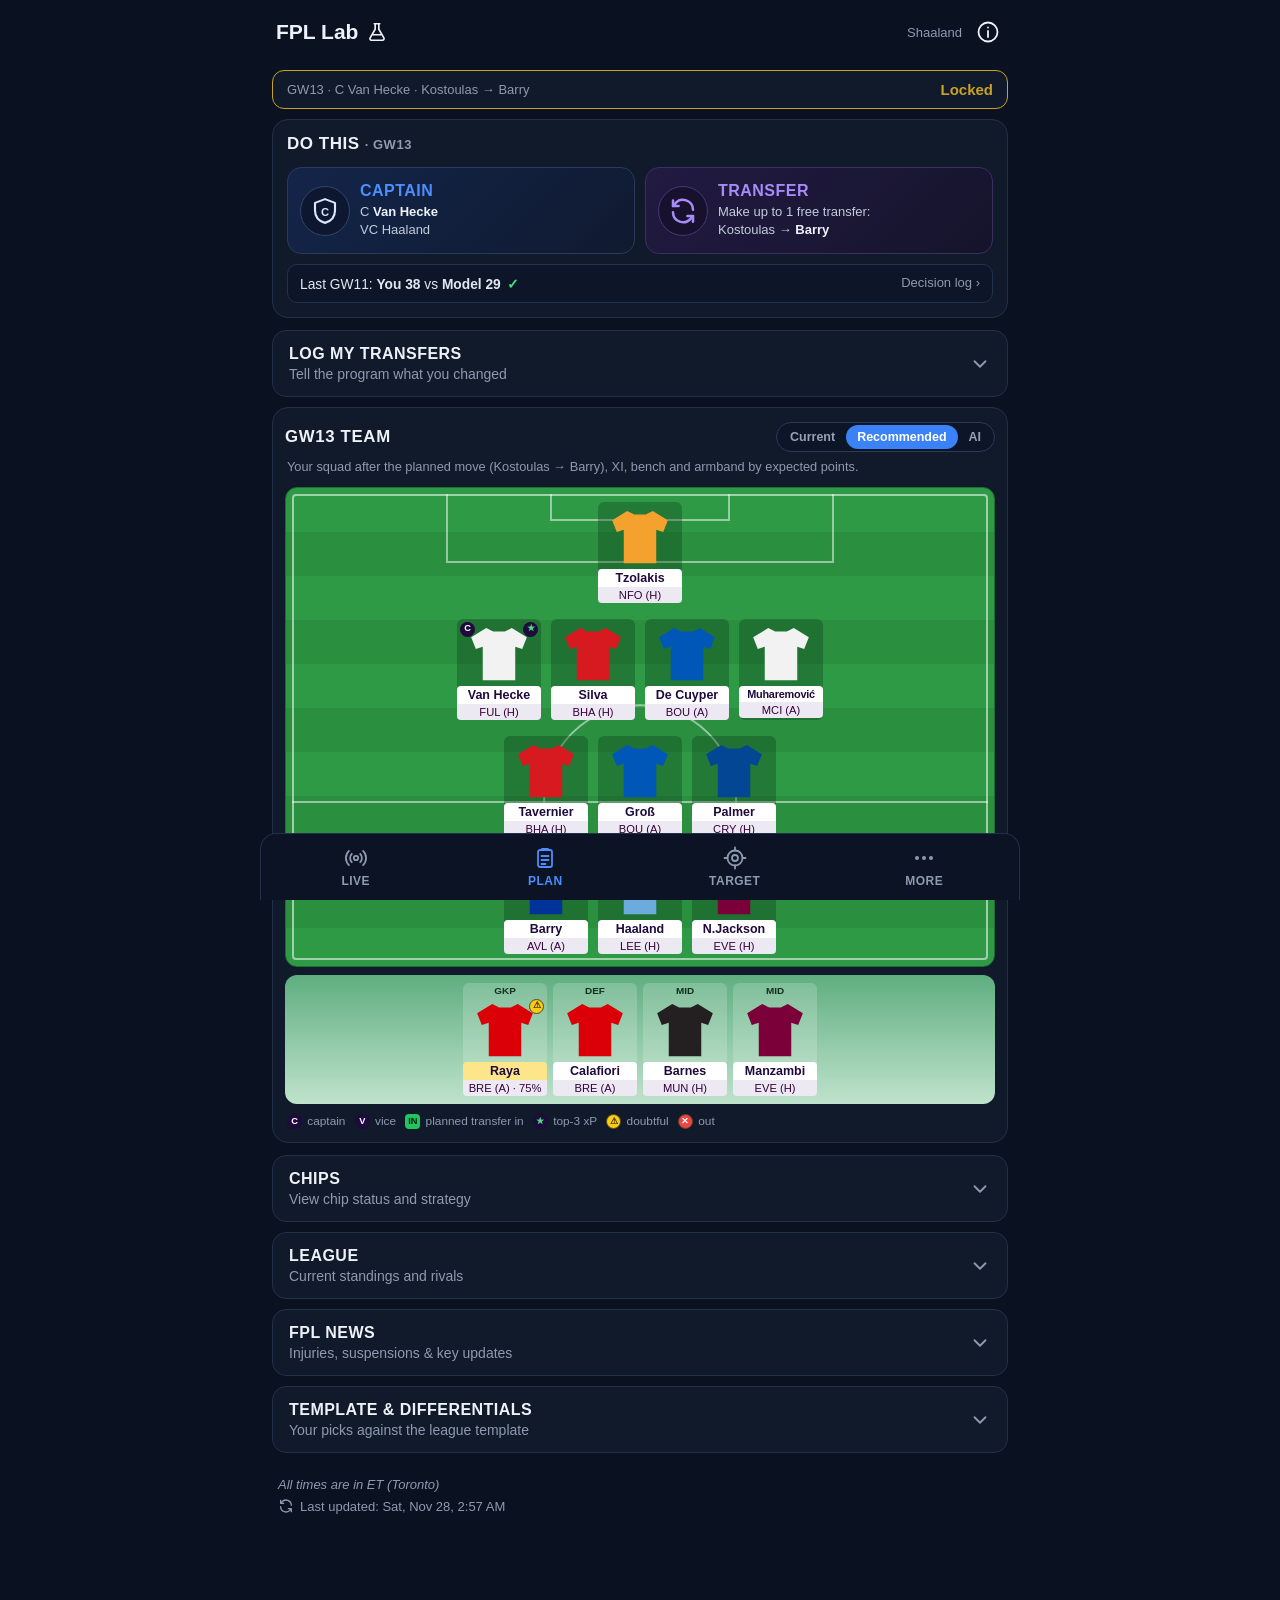
==== index.html @ bb695402 "Refresh FPL data 2026-11-28T07:57Z" ====
<!DOCTYPE html>
<html lang="en"><head><meta charset="utf-8"/><meta name="viewport" content="width=device-width,initial-scale=1"/>
<title>Shaaland · FPL Lab</title>
<link rel="stylesheet" href="dashboard.css?v=b245bc27">
<style>footer a{color:var(--gold)}</style></head><body>
<header><div class="eyebrow">FPL Performance Lab</div><h1 id="teamName">Shaaland</h1><div class="sub" id="meta"></div></header>
<div class="kpis" id="kpis"></div>
<div class="deadline-bar" id="deadlineBanner"></div><div id="chipAlert"></div><div id="liveBar"></div>
<nav class="tabs" id="tabs"></nav>
<section id="season" class="on"></section><section id="bench"></section><section id="captain"></section><section id="aiPlan"></section><section id="aiResults"></section><section id="aiDecision"></section><section id="transfers"></section>
<section id="plan"></section><section id="wildcard"></section><section id="strategy"></section><section id="stratFixtures"></section><section id="stratPlayers"></section><section id="stratRegress"></section><section id="revRegress"></section><section id="stratDefcon"></section><section id="stratRotation"></section><section id="stratFormFdr"></section><section id="stratValue"></section><section id="stratPrice"></section><section id="stratInjury"></section><section id="target1"></section><section id="target3"></section><section id="target6"></section><section id="leagues"></section><section id="news"></section><section id="setPieces"></section><section id="fh"></section><section id="chips"></section>
<footer id="foot"></footer>
<script src="dashboard-common.js?v=98f9e011"></script>
<script src="swing.js?v=a8206ab1"></script>
<script src="data.js?v=4958ddd4"></script>
<script src="news.js?v=6382385e"></script>
<script src="exa-news.js?v=5fb4ed66"></script>
<script src="fh.js?v=138865b2"></script>
<script src="plan-intel.js?v=f3d93a63"></script>
<script src="shaaland-wildcard.js?v=61f4eeb5"></script>
<script>
const W={"You":"You","you":"you","Your":"Your","own":"you don't own"}; // wording for the shared renderers in dashboard-common.js

const D=window.FPL_DATA;
document.getElementById("teamName").textContent=D.team.name;
document.getElementById("meta").textContent=D.team.manager+" · ID "+D.team.id+" · updated "+(D.generated_at_et||toToronto(D.generated_at));
document.getElementById("kpis").innerHTML=[["Season points",D.team.overall_points],["Overall rank",fmt(D.team.overall_rank)],[(D.team.live_value!=null?"Sell value":"Squad value"),"£"+Number(D.team.live_value??D.team.value).toFixed(1)+"m"],["Bank","£"+Number(D.team.bank).toFixed(1)+"m"]].map(([k,v])=>`<div class="kpi"><span>${k}</span><b>${v}</b></div>`).join("");
startDeadlineBanner(D,"deadlineBanner");
document.getElementById("chipAlert").innerHTML=chipAlertBanner(D);
loadLive("Shaaland");
const TAB_GROUPS=[
  {id:"review",label:"Review",tabs:[["season","Season"],["bench","Bench"],["captain","Captain"],["transfers","Transfers"],["chips","Chips"],["revRegress","Regression"]]},
  {id:"ai",label:"AI team",tabs:[["aiPlan","Plan"],["aiResults","Results"],["aiDecision","Decision"]]},
  {id:"plan",label:"Plan",tabs:[["plan","Next 2 GWs"],["fh","Free Hit"],["wildcard","Wildcard"]]},
  {id:"strategy",label:"Strategy",tabs:[["strategy","Chips & Hits"],["stratFixtures","Fixtures"],["stratPlayers","XGA"],["stratRegress","Regression"],["stratDefcon","DEFCON"],["stratFormFdr","Form/FDR"],["stratValue","Value"]]},
  {id:"target",label:"Target",tabs:[["target1","1 GW"],["target3","3 GW"],["target6","6 GW"]]},
  {id:"intel",label:"Intel",tabs:[["news","News"],["stratInjury","Injury"],["stratRotation","Rotation"],["stratPrice","Price radar"],["setPieces","Set pieces"]]},
  {id:"league",label:"Leagues",tabs:[["leagues","Leagues"]]}
];
let activeGroup="review", activeTab="season";
// Phone: Plan / Target / More. More reveals the other groups.
if(matchMedia("(max-width:720px)").matches){
  const bar=document.getElementById("tabs");
  const simple=document.createElement("div");
  simple.className="phone-nav";
  simple.innerHTML=`<button data-go="plan">Plan</button><button data-go="target">Target</button><button data-go="more">More</button>`;
  bar.parentNode.insertBefore(simple, bar);
  simple.addEventListener("click",e=>{
    const b=e.target.closest("button"); if(!b) return;
    const go=b.dataset.go;
    simple.querySelectorAll("button").forEach(x=>x.classList.toggle("on",x===b));
    if(go==="more"){ bar.classList.toggle("phone-open"); return; }
    bar.classList.remove("phone-open");
    const g=TAB_GROUPS.find(x=>x.id===go);
    if(g){ activeGroup=g.id; activeTab=g.tabs[0][0]; if(typeof paintTabs==="function") paintTabs(); }
  });
}
const TAB_KEY="fpl-lab:tab:shaaland";
{const r=restoreTab(TAB_GROUPS,TAB_KEY,activeGroup,activeTab); activeGroup=r.group; activeTab=r.tab;}
document.getElementById("tabs").onclick=e=>{const b=e.target.closest("button"); if(!b) return;
  if(b.dataset.group){activeGroup=b.dataset.group; const first=(TAB_GROUPS.find(x=>x.id===activeGroup)||{}).tabs||[]; if(!first.some(t=>t[0]===activeTab)) activeTab=first[0][0];}
  else if(b.dataset.id){activeTab=b.dataset.id; const owner=TAB_GROUPS.find(x=>x.tabs.some(t=>t[0]===activeTab)); if(owner) activeGroup=owner.id;}
  paintTabs();};
window.addEventListener("hashchange",()=>{const r=restoreTab(TAB_GROUPS,TAB_KEY,activeGroup,activeTab); if(r.tab!==activeTab){activeGroup=r.group; activeTab=r.tab; paintTabs();}});
paintTabs();
document.getElementById("season").innerHTML=dailyCheckCard(D)+gwTable();
const benchKeys=Object.keys(D.bench_audit||{}).sort((a,b)=>Number(String(b).replace(/\D/g,""))-Number(String(a).replace(/\D/g,"")));  // newest GW first
document.getElementById("bench").innerHTML=(benchKeys.length?benchKeys.map((k,i)=>benchBlock(k,k.toUpperCase(),i===0)).join(""):`<div class="card"><h2>Bench audit</h2><p class="note">No finished GW bench audit yet.</p></div>`)+`<ul class="note-list"><li>Green You = matched or beat the process benchmark; red You = fell short of it</li><li>Process/Hindsight are reference lines, not verdicts</li><li>Chips: green = correct sit, red = process miss, yellow = variance</li></ul>`;
renderCaptain(D);
renderRegression(D);
renderAiTeam(D,"you");
function renderTransfers(){
  const rows=D.transfers||[];
  const total=rows.reduce((s,t)=>s+trNet(t),0);
  const by={}; for(const t of rows){const g=t.gw??"?"; by[g]=(by[g]||0)+trNet(t);}
  const gwLines=Object.keys(by).sort((a,b)=>Number(a)-Number(b)).map(g=>`<div class="chip">GW${g} · <b class="${cls(by[g])}">${sign(by[g])}</b></div>`).join("");
  const priceCell=t=>t.inn==="ROLL"?"–":`£${(t.out_price??0).toFixed(1)} → £${(t.in_price??0).toFixed(1)}`;
  const body=rows.map(t=>`<tr><td>GW${t.gw??"-"}</td><td>${esc(t.out)} → ${esc(t.inn)}</td><td>${t.chip?"–":priceCell(t)}</td><td class="${cls(trNet(t))}">${t.chip?"–":esc(t.net)}</td><td>${esc(t.verdict)}</td></tr>`).join("");
  const FL=D.ft_ledger||{};
  const ftRows=(FL.rows||[]).map(r=>`<tr><td>GW${r.gw}${r.chip?` <span class="pill used">${r.chip==="freehit"?"FH":"WC"}</span>`:""}</td><td>${r.had==null?"–":r.had}</td><td>${r.made}${r.chip?" (free)":""}</td><td class="${r.hit?"neg":""}">${r.hit?"−"+r.hit*4:"–"}</td><td><b>${r.left}</b></td></tr>`).join("");
  const ftCard=ftRows?`<div class="card"><h2>Free transfers · ${FL.next??"?"} for GW${FL.next_gw??"?"}</h2><ul class="note-list"><li>+1 free transfer each GW, banked up to 5; each transfer uses one, extras cost −4</li><li>Free Hit / Wildcard weeks: moves are free and the bank is carried through unchanged (nothing used, nothing added)</li><li>GW1 is the initial squad, so it banks nothing</li></ul><table class="table-compact"><thead><tr><th style="width:26%">GW</th><th style="width:18%">Had</th><th style="width:24%">Made</th><th style="width:16%">Hit</th><th style="width:16%">Left</th></tr></thead><tbody>${ftRows}</tbody></table></div>`:"";
  document.getElementById("transfers").innerHTML=ftCard+`<div class="card"><h2>Transfer points</h2><p class="note">Season net <b class="${cls(total)}">${sign(total)}</b></p><div class="xi">${gwLines}</div></div><div class="card"><h2>Transfers</h2><ul class="note-list"><li>Price = what you sold the outgoing player for → what you paid for the incoming player, per FPL's own transfer record</li></ul><table><thead><tr><th>GW</th><th>Move</th><th>Price</th><th>Net</th><th>Verdict</th></tr></thead><tbody>${body}</tbody></table></div>`;
}
renderTransfers();
function renderPlan(){
  const P=D.plan||{},up=P.upcoming||[];
  if(!up.length){document.getElementById("plan").innerHTML=`<div class="warn">Waiting for refresh.</div>`;return;}
  const heads=up.map(u=>`<th>GW${u.gw}</th>`).join("");
  const avail=P.availability||{};
  const rows=(P.rows||[]).map(r=>{
    const a=avail[r[1]]||null;
    const badge=a&&a.label?` <span class="pill used">${esc(a.label)}</span>`:"";
    let c=`<td>${esc(r[1])}${badge}</td><td>${esc(r[0])}</td>`;
    for(let i=0;i<up.length;i++){
      const xi=((P.xis||{})["gw"+up[i].gw]||{}).xi||[];
      const started=new Set(xi.map(n=>String(n).split(" (")[0]));
      let call=String(r[3+i*3])==="Blank"?"BLANK":(started.has(r[1])?"START":"SIT");
      c+=`<td>${esc(r[3+i*3])} <b class="${call==="START"?"pos":"neg"}">${call}</b></td>`;
    }
    return `<tr>${c}</tr>`;
  }).join("");
  const T=P.transfer||{}; const move=T.move;
  const actionLine=T.action==="TRANSFER"&&move?`${esc(move.out)} → ${esc(move.inn)}`:"Roll the free transfer";
  const squad=(P.rows||[]).map(r=>r[1]); const clubs={}; (P.rows||[]).forEach(r=>clubs[r[1]]=r[2]);
  const gw0=up[0]&&up[0].gw; const started=((((P.xis||{})["gw"+gw0]||{}).xi)||[]).map(n=>String(n).split(" (")[0]);
  const vs=newsVsSquad(squad, started, clubs);
  const benches=(P.bench_calls||[]).map(b=>`<div class="card"><h2>GW${b.gw} bench</h2><p class="note">Sit first: <b>${esc(b.worst||"-")}</b> · ${esc(b.why||"")}</p><div class="xi">${(b.sit||[]).map(x=>`<div class="chip sit">${esc(x)}</div>`).join("")}</div></div>`).join("");
  const I=(window.planIntel&&window.planIntel(D))||{};
  const dlHeads=up.map(u=>{
    const when=u.deadline?u.deadline:(u.deadline_utc?toToronto(u.deadline_utc):"");
    const lock=u.deadline_passed?` <span class="pill used">locked</span>`:"";
    return `<span class="note">GW${u.gw}${when?": "+when:""}${lock}</span>`;
  }).join(" · ");
  let intel="", vsLead="", newsBlock="";
  if(I.cleared||I.waiting){
    const wait=I.intelGw||(D.deadline&&D.deadline.intel_gw)||"?";
    intel=`<div class="warn">Waiting for GW${wait} intel — locked-GW News themes are cleared from Plan.</div><div class="card"><h2>Plan intel · GW${wait}</h2><p class="note"><b>${esc(I.moveLine||("Waiting for GW"+wait+" intel"))}</b></p><p class="note">${esc(I.reason||"")}</p><p class="note">Fixtures and bench below still cover the live/upcoming matchweeks. Chip and transfer consensus will refill when GW${wait} scrapes land.</p></div>`;
    vsLead=""; newsBlock="";
  } else {
    const chipAllUsed=(I.chipRows||[]).length>0&&(I.chipRows||[]).every(r=>r.used);
    const chipLis=chipAllUsed?`<li><span class="note">All chips for this half are used. They reset at GW20.</span></li>`:(I.chipRows||[]).map(r=>`<li><span class="who">GW${r.gw} · ${esc(r.label)}</span><span class="pill ${r.rec==="HOLD"||r.used?"used":"free"}">${esc(r.rec)}</span><div class="detail">${esc(r.why)}</div></li>`).join("");
    const opt=(I.optional||[]).map(x=>`<li><span class="note">${esc(x)}</span></li>`).join("");
    intel=`<div class="card"><h2>Chips · next 2 GWs</h2><p class="note">Calls use News plus chips you have already played.</p><ul class="chiplist">${chipLis||"<li><span class=note>Waiting for news.js.</span></li>"}</ul></div><div class="card"><h2>Transfers · ${esc(I.action||T.action||"ROLL")} · ${I.ft??T.ft_available??"?"} FT · bank £${(I.bank||0).toFixed?(I.bank||0).toFixed(1):I.bank}</h2><p class="note"><b>${esc(I.moveLine||actionLine)}</b></p><p class="note">${esc(I.reason||T.reason||"")}</p>${I.targets&&I.targets.length?`<p class="note">Agreed and missing: ${esc(I.targets.join(", "))}</p>`:""}${opt?`<ul class="chiplist">${opt}</ul>`:""}</div>`;
    const Ltac=I.league||{};
    const HEADING_BY_MODE={defend:"Defend the lead",climb:"Climb the table",chase:"Vs 1st & 2nd"};
    const heading=HEADING_BY_MODE[Ltac.mode]||"Vs 1st & 2nd";
    let threatBlock="";
    if(Ltac.mode==="defend"&&(Ltac.threat||[]).length){
      threatBlock=`<ul class="note-list">${Ltac.threat.map(t=>`<li>${esc(t)}</li>`).join("")}</ul><p class="note">They can still use their remaining chips — you can't match a Free Hit, Bench Boost, or Triple Captain again this half.</p>`;
    } else if(Ltac.mode==="climb"&&(Ltac.threat||[]).length){
      threatBlock=`<ul class="note-list">${Ltac.threat.map(t=>`<li>${esc(t)}</li>`).join("")}</ul><p class="note">1st and 2nd aren't this week's problem — closing the gap to the team right above you is.</p>`;
    }
    vsLead=`<div class="card"><h2>${esc(heading)}${Ltac.league?" · "+esc(Ltac.league):""}</h2>${threatBlock}<p class="note"><b>${esc(Ltac.cap||"Captain Haaland if the room owns him.")}</b></p><p class="note">${esc(Ltac.transfer||"")}</p>${(Ltac.start||[]).length?`<p class="note">Start these league diffs</p><div class="xi">${Ltac.start.map(x=>`<div class="chip ok">${esc(x)}</div>`).join("")}</div>`:""}${(Ltac.bench||[]).length?`<p class="note">Owned diffs that are sits — not tactics</p><div class="xi">${Ltac.bench.map(x=>`<div class="chip sit">${esc(x)}</div>`).join("")}</div>`:""}${(Ltac.wc||[]).length?`<p class="note">WC names this league barely owns</p><div class="xi">${Ltac.wc.map(x=>`<div class="chip">${esc(x)}</div>`).join("")}</div>`:""}</div>`;
    newsBlock=newsCard("News vs this squad",vs);
  }
  const injuryNote=Object.keys(avail).length?`<p class="note">Availability from FPL: ${esc(Object.entries(avail).map(([n,a])=>n+" "+(a.label||a.kind)).join(" · "))}</p>`:"";
  const TT=D.transfer_targets||{};
  const ttXgRows=(TT.xg||[]).map(r=>`<tr><td>${nameCell(r.name,r.club)}${sigNote(r)}</td><td>${esc(r.pos)}</td><td>£${r.cost.toFixed(1)}</td><td>${Number(r.xgi_p90).toFixed(2)}</td><td>${r.goals}+${r.assists}</td></tr>`).join("")||`<tr><td colspan="5"><span class="note">No qualifying non-owned players yet.</span></td></tr>`;
  const ttDcRows=(TT.defcon||[]).map(r=>`<tr><td>${nameCell(r.name,r.club)}${sigNote(r)}</td><td>${esc(r.pos)}</td><td>£${r.cost.toFixed(1)}</td><td>${r.per90}/${r.threshold}</td></tr>`).join("")||`<tr><td colspan="4"><span class="note">No non-owned players reliably hitting the threshold yet.</span></td></tr>`;
  const targetsCard=`<div class="card"><h2>Transfer targets · not owned</h2><ul class="note-list"><li>Players you don't own yet (${TT.min_minutes??"?"}+ mins)</li><li>Same signals used to audit your own squad, scouted league-wide</li></ul><h3>Strong underlying (xGI per 90)</h3><table class="table-compact"><thead><tr><th style="width:36%">Player</th><th style="width:10%">Pos</th><th style="width:14%">Cost</th><th style="width:20%">xGI/90</th><th style="width:20%">G+A</th></tr></thead><tbody>${ttXgRows}</tbody></table><h3>Reliable DEFCON</h3><table class="table-compact"><thead><tr><th style="width:38%">Player</th><th style="width:12%">Pos</th><th style="width:16%">Cost</th><th style="width:34%">P90/Thr</th></tr></thead><tbody>${ttDcRows}</tbody></table></div>`;
  const W=window.FPL_WILDCARD_WATCH;
  const wildcardNote=(W&&W.chips&&W.chips.wildcard==="active")?`<div class="warn">You have Wildcard <b>active</b> for GW${W.gw} (${esc(W.status)} — captured ${esc(W.captured_at)}). See the Wildcard tab for the squad and captain call.</div>`:"";
  function doThisCard(D){
  const step=((D.planner||{}).steps||[])[0]||{};
  const tr=(D.plan&&D.plan.transfer&&D.plan.transfer.move)||null;
  const cap=step.captain||"—";
  const vice=step.vice||"";
  const ft=(D.plan&&D.plan.transfer&&D.plan.transfer.ft_available)||0;
  const move=tr?esc(tr.out)+" → "+esc(tr.inn):"No transfer";
  const chips='<div class="do-row"><b>CHIPS</b><span>All four already used</span></div>';
  const league='<div class="do-row"><b>LEAGUE</b><span>2nd · −2 vs 1st</span></div>';
  const news='<div class="do-row"><b>FPL NEWS</b><span>Open Intel for injuries and flags</span></div>';
  return `<div class="card do-this"><h2>Do this</h2><div class="do-grid"><div class="do-tile"><span class="do-k">Captain</span><b>${esc(cap)}</b><span>${vice?"vice "+esc(vice):"this gameweek"}</span></div><div class="do-tile"><span class="do-k">Transfer</span><b>${move}</b><span>${ft} free transfer${ft===1?"":"s"}</span></div></div>${chips}${league}${news}</div>`;
}
document.getElementById("plan").innerHTML=`${doThisCard(D)}${thisGwCard(D)}${plannerCardCompact(D)}${wildcardNote}${intel}${vsLead}${newsBlock}${benches}<div class="card"><h2>Fixtures</h2><p class="note">${dlHeads}</p>${injuryNote}<table><thead><tr><th>Player</th><th>Pos</th>${heads}</tr></thead><tbody>${rows}</tbody></table></div>${targetsCard}`;
}
renderPlan();
function renderWildcardWatch(){
  const W=window.FPL_WILDCARD_WATCH;
  if(!W){document.getElementById("wildcard").innerHTML=`<div class="card"><h2>Wildcard watch</h2><p class="note">No wildcard squad captured yet.</p></div>`;return;}
  const R=W.recommend||null;
  const epByName={};
  if(R){(R.xi_ep||[]).concat(R.bench_ep||[]).forEach(p=>epByName[p.name]=p);}
  const statusKls={out:"neg",doubt:"mid"};
  const head=`<thead><tr><th style="width:38%">Player</th><th style="width:12%">Pos</th><th style="width:28%">Fixture</th><th style="width:22%">EP</th></tr></thead>`;
  const row=p=>{
    const rp=epByName[p.name];
    const epVal=rp&&rp.ep_next!=null?rp.ep_next:"–";
    const kls=rp?(statusKls[rp.status]||""):"";
    const tag=p.captain?` <span class="pill used">C</span>`:p.vice?` <span class="pill free">VC</span>`:"";
    return `<tr><td>${nameCell(p.name,p.club)}${tag}</td><td>${esc(p.pos)}</td><td>${esc(p.fixture||"")}</td><td class="${kls}">${epVal}</td></tr>`;
  };
  const xiRows=(W.xi||[]).map(row).join("")||`<tr><td colspan="4"><span class="note">No XI captured.</span></td></tr>`;
  const benchRows=(W.bench||[]).map(row).join("")||`<tr><td colspan="4"><span class="note">No bench captured.</span></td></tr>`;

  let recCard;
  if(R){
    const yourCap=(W.xi||[]).find(p=>p.captain);
    const yourCapEp=yourCap&&epByName[yourCap.name]?epByName[yourCap.name].ep_next:null;
    const capDiffers=yourCap&&R.captain&&yourCap.name!==R.captain;
    const capLine=capDiffers
      ?`<p class="note">Your captain: <b>${esc(yourCap.name)}</b>${yourCapEp!=null?` (${yourCapEp} EP)`:""} · model pick: <b>${esc(R.captain)}</b> (${R.captain_ep??"?"} EP).</p>`
      :`<p class="note">Recommended captain matches your pick: <b>${esc(R.captain||"?")}</b> (${R.captain_ep??"?"} EP).</p>`;
    const yourVice=(W.xi||[]).find(p=>p.vice);
    const viceDiffers=yourVice&&R.vice&&yourVice.name!==R.vice;
    const viceLine=`<p class="note">Recommended vice: <b>${esc(R.vice||"?")}</b> (${R.vice_ep??"?"} EP)${viceDiffers?` — your vice is <b>${esc(yourVice.name)}</b>${epByName[yourVice.name]&&epByName[yourVice.name].ep_next!=null?` (${epByName[yourVice.name].ep_next} EP)`:""}`:""}.</p>`;
    const benchOrderLine=(R.bench_order&&R.bench_order.length)?`<p class="note">${R.bench_order_changed?"Suggested bench order (auto-subs go in this order — yours differs)":"Bench order looks right"}: ${R.bench_order.map((n,i)=>`${i+1}. <b>${esc(n)}</b>${epByName[n]&&epByName[n].ep_next!=null?` (${epByName[n].ep_next})`:""}${epByName[n]&&epByName[n].status&&epByName[n].status!=="ok"?` <span class="pill used">${esc(epByName[n].status)}</span>`:""}`).join(" → ")}</p>`:"";
    const swapRows=(R.bench_swaps||[]).map(s=>`<li><span class="who">${esc(s.bench)} (${s.bench_ep}) over ${esc(s.starter)} (${s.starter_ep})</span><div class="detail">This bench player projects higher than a starter in the same position — worth reconsidering before the deadline.</div></li>`).join("")||`<li><span class="note">No bench player currently out-projects a starter in their position.</span></li>`;
    const flagRows=(R.availability_flags||[]).map(f=>`<li><span class="who">${esc(f.name)}</span> <span class="pill used">${esc(f.label||"Flagged")}</span></li>`).join("")||`<li><span class="note">No injury/doubt flags on this squad right now.</span></li>`;
    recCard=`<div class="card"><h2>Captain &amp; bench recommendation</h2><ul class="note-list"><li>Based on the program's own expected points for the next gameweek (xG/xA model, fixture, minutes security, availability) — not FPL's ep_next, which just repeats last week's form · a doubtful player (under 75% to play) isn't picked as captain or vice · each starter is offered up for swap only once</li><li>Recomputed every refresh — a pre-deadline read, not a locked call</li></ul>${capLine}${viceLine}${benchOrderLine}<p class="note">Bench-swap watch</p><ul class="chiplist">${swapRows}</ul><p class="note">Availability flags</p><ul class="chiplist">${flagRows}</ul></div>`;
  } else {
    recCard=`<div class="card"><h2>Captain &amp; bench recommendation</h2><p class="note">Not computed yet — lands after the next refresh run.</p></div>`;
  }

  const WT=W.worth_tracker||null;
  const wtDeltaCls=cls;  // same colours as the Price-change radar: up = green, down = red
  let worthCard;
  if(WT){
    const wtHead=`<thead><tr><th style="width:37%">Player</th><th style="width:15%">Then</th><th style="width:15%">Now</th><th style="width:15%">Δ</th><th style="width:18%">New Δ</th></tr></thead>`;
    const wtRow=p=>{
      const statusTag=p.status==="removed"?` <span class="pill used">Dropped</span>`:p.status==="added"?` <span class="pill free">Added</span>`:"";
      const thenCell=p.baseline_cost!=null?`£${p.baseline_cost.toFixed(1)}`:"–";
      const nowCell=p.current_cost!=null?`£${p.current_cost.toFixed(1)}`:"–";
      const deltaCell=p.delta!=null?`<span class="${wtDeltaCls(p.delta)}">${sign(p.delta)}</span>`:"–";
      const sinceCell=p.delta_since_added!=null?`<span class="${wtDeltaCls(p.delta_since_added)}" title="Added at £${p.entry_cost.toFixed(1)}">${sign(p.delta_since_added)}</span>`:"–";
      return `<tr><td>${esc(p.name)}${statusTag}</td><td>${thenCell}</td><td>${nowCell}</td><td>${deltaCell}</td><td>${sinceCell}</td></tr>`;
    };
    const wtRows=(WT.players||[]).map(wtRow).join("")||`<tr><td colspan="5"><span class="note">No target squad captured yet.</span></td></tr>`;
    const logLi=e=>{
      if(e.event==="captured") return `<li><span class="who">${esc(e.date)}</span><div class="detail">${esc(e.detail)}</div></li>`;
      if(e.event==="price_change") return `<li><span class="who">${esc(e.date)} · ${esc(e.player)}</span><div class="detail">£${e.from.toFixed(1)} → £${e.to.toFixed(1)} (<span class="${wtDeltaCls(e.delta)}">${sign(e.delta)}</span>)</div></li>`;
      if(e.event==="removed") return `<li><span class="who">${esc(e.date)} · ${esc(e.player)}</span><div class="detail">Dropped from target squad at £${e.price_at_change.toFixed(1)}</div></li>`;
      if(e.event==="added") return `<li><span class="who">${esc(e.date)} · ${esc(e.player)}</span><div class="detail">Added to target squad at £${e.price_at_change.toFixed(1)}</div></li>`;
      return "";
    };
    const logRows=(WT.log||[]).slice().reverse().map(logLi).join("")||`<li><span class="note">No changes logged yet.</span></li>`;
    worthCard=`<div class="card"><h2>Team worth &amp; price tracker</h2><ul class="note-list"><li>Market cost to rebuild this exact target squad from scratch at today's prices, first captured ${esc(WT.baseline.date)}</li><li>Not the same as your live squad value below — that one nets in the sell-price you'd actually get for players you already own, via FPL's real profit-share rule; this one is a flat "buy every one of these 15 today" total</li><li>Your live squad value reflects your last CONFIRMED squad — FPL can't expose an unconfirmed wildcard draft before its own deadline, not even to you, so the two numbers below won't match while you're still drafting; this "Market cost to rebuild" line is the one that tracks the draft itself</li><li>Updated every refresh until the GW${W.gw} deadline</li></ul><p class="note">Market cost to rebuild now: <b>£${WT.current.total_cost.toFixed(1)}m</b> · vs first captured: <b class="${wtDeltaCls(WT.total_delta)}">${sign(WT.total_delta)}</b></p><p class="note">Your live squad value (today's sell prices, FPL's profit-share rule): <b>£${Number(D.team.live_value??D.team.value).toFixed(1)}m</b> · FPL's last-deadline snapshot: <b>£${Number(D.team.value).toFixed(1)}m</b></p><table class="table-compact">${wtHead}<tbody>${wtRows}</tbody></table><h3>Change log</h3><ul class="chiplist">${logRows}</ul><ul class="legend-list"><li>Then/Now = price when first captured vs current price</li><li>Δ = price change since first captured — green = price went up, red = price went down (same colours as the Price-change radar) — an up-move means a pick you hold is worth more, but also that the plan costs more to buy until you own him</li><li>New Δ = price change since you added this specific pick — shown only when it differs from Δ (i.e. for names added after the original baseline capture)</li></ul></div>`;
  } else {
    worthCard=`<div class="card"><h2>Team worth &amp; price tracker</h2><p class="note">Not computed yet — lands after the next refresh run.</p></div>`;
  }

  const wc3=(D.targets&&D.targets.wc_top3)||[];
  const wcUsedNow=!!(D.chips_official&&D.chips_official.wildcard)&&(((D.deadline||{}).next_gw)||0)<20;
  const wc3Card=(wc3.length&&!wcUsedNow)?`<div class="card"><h2>WC names the room barely owns</h2><ul class="chiplist">${wc3.map(r=>`<li><span class="who">${esc(r.name)} · £${r.cost.toFixed(1)}</span><div class="detail">${esc((r.why||[]).join(" · ")||"–")}${r.esl_own!=null?" · ESL own "+r.esl_own+"/"+(r.esl_n??"?"):""}</div></li>`).join("")}</ul></div>`:"";

  document.getElementById("wildcard").innerHTML=`<div class="warn">${esc(W.note||"Provisional squad — hand-captured from your own Pick Team screen, not the FPL API. Can still change before the deadline.")}</div><div class="card"><h2>Your Wildcard · GW${W.gw}</h2><p class="note">Deadline <b>${esc(W.deadline)}</b> · Captured ${esc(W.captured_at)} · Status: <b>${esc(W.status)}</b></p><p class="note">Starting XI</p><table class="table-compact">${head}<tbody>${xiRows}</tbody></table><p class="note">Bench</p><table class="table-compact">${head}<tbody>${benchRows}</tbody></table></div>${recCard}${worthCard}${wc3Card}${eslWildcardCard(W,D,W.team)}`;
}
renderWildcardWatch();
function fmtSquadLine(sq){
  if(!sq) return "";
  const xi=(sq.xi||[]).map(p=>{
    const tag=p.captain?" (C)":(p.vice?" (VC)":"");
    return `<div class="chip ${p.captain?"ok":""}">${esc(p.pos)} · ${esc(p.name)}${tag}</div>`;
  }).join("");
  const bn=(sq.bench||[]).map(p=>`<div class="chip sit">${esc(p.pos)} · ${esc(p.name)}</div>`).join("");
  const chip=sq.chip?` <span class="pill used">${esc(sq.chip)}</span>`:"";
  return `<details class="card" style="padding:12px 14px"${sq.me?' open':""}><summary><b>${esc(sq.team||"Team")}</b>${sq.me?" · you":""}${sq.rank!=null?" · P"+sq.rank:""}${sq.pts!=null?" · "+sq.pts+" pts":""}${chip} · C ${esc(sq.captain||"?")}</summary><p class="note">XI</p><div class="xi">${xi}</div><p class="note">Bench</p><div class="xi">${bn||"<span class=note>—</span>"}</div></details>`;
}
function renderLeagues(){
  const L=D.leagues||{};
  const want=new Set([125784,494594]);
  const names=new Set(["european super league","decision league"]);
  const list=(L.mini||[]).filter(lg=>want.has(lg.id)||names.has(String(lg.name||"").toLowerCase()));
  const unlocked=!!(L.picks_unlocked||(D.deadline&&D.deadline.picks_unlocked)||list.some(lg=>lg.picks_unlocked));
  const picksGw=L.picks_gw||(D.deadline&&D.deadline.locked_gw);
  let mini="";
  if(unlocked){
    const mine=L.my_squad?fmtSquadLine({...L.my_squad, team:(D.team&&D.team.name)||"Shaaland", me:true}):"";
    mini+=`<div class="card"><h2>GW${picksGw||"?"} locked squads</h2><p class="note">Deadline passed — full XIs for ESL + Decision (public FPL picks).</p>${mine}</div>`;
  } else {
    mini+=`<div class="warn">Picks unlock after deadline. Showing ownership / template only until then.</div>`;
  }
  for(const lg of list){
    const table=(lg.table||[]).map(r=>`<tr class="${r.me?"pos":""}"><td>${r.rank}</td><td>${esc(r.team)}${r.me?" · you":""}</td><td>${r.pts}</td></tr>`).join("");
    const templ=(lg.template||[]).map(x=>`<div class="chip">${esc(x.name)} · ${esc(x.club)} · ${x.count}/${x.n} (${x.own}%)</div>`).join("")||`<p class="note">You own the league template.</p>`;
    const diffs=(lg.diffs||[]).map(x=>`<div class="chip">${esc(x.name)} · ${esc(x.club)} · ${x.count}/${x.n} (${x.own}%)</div>`).join("")||`<p class="note">No low-owned picks here.</p>`;
    const T=lg.tactics||{};
    const startDiffs=(T.you_unique||[]).map(x=>`<div class="chip ok">${esc(x.name)} · ${x.own}% owned${x.vs_a?" vs "+(T.first&&T.first.rank?"P"+T.first.rank:"1st"):""}${x.vs_b?" vs "+(T.second&&T.second.rank?"P"+T.second.rank:"2nd"):""}</div>`).join("")||`<p class="note">Nothing rare enough to call a real diff vs 1st/2nd right now.</p>`;
    const copy=(T.they_share||[]).map(x=>`<div class="chip sit">${esc(x.name)} · ${x.count}/${x.n}</div>`).join("")||`<p class="note">1st and 2nd do not share a name you lack.</p>`;
    const caps=esc((T.cap_last||[]).map(x=>x.name+" "+x.count).join(" · ")||"—");
    const gap=T.gap_to_first==null?"":` · ${T.gap_to_first>0?"-"+T.gap_to_first:"+"+(-T.gap_to_first)} vs 1st`;
    const tacHeading=T.you_rank===1?"Defend the lead":(T.you_rank!=null&&T.you_rank>3?"Climb the table":"Vs 1st & 2nd");
    mini+=`<div class="card"><h2>${esc(tacHeading)}${gap}</h2><p class="note">${T.first&&T.first.rank?"P"+T.first.rank:"1st"}: <b>${esc((T.first&&T.first.name)||"?")}</b> ${(T.first&&T.first.pts)??""}${rivalExtra(T.first)}</p><p class="note">${T.second&&T.second.rank?"P"+T.second.rank:"2nd"}: <b>${esc((T.second&&T.second.name)||"?")}</b> ${(T.second&&T.second.pts)??""}${rivalExtra(T.second)}</p><p class="note">Green = your rare picks that 1st or 2nd don't own — real differentials, low league ownership</p><div class="xi">${startDiffs}</div><p class="note">Do not copy — both ahead own these</p><div class="xi">${copy}</div><p class="note">Last captains: ${caps}</p></div>`;
    if(T.neighbors){
      const Nb=T.neighbors;
      const nStart=(Nb.you_unique||[]).map(x=>`<div class="chip ok">${esc(x.name)} · ${x.own}% owned</div>`).join("")||`<p class="note">Nothing rare enough to call a real diff vs your neighbours right now.</p>`;
      const nCopy=(Nb.they_share||[]).map(x=>`<div class="chip sit">${esc(x.name)} · ${x.count}/${x.n}</div>`).join("")||`<p class="note">Your neighbours do not share a name you lack.</p>`;
      mini+=`<div class="card"><h2>Vs your neighbours</h2>${Nb.above?`<p class="note">Above (P${T.you_rank-1}): <b>${esc(Nb.above.name)}</b> ${Nb.above.pts} · ${Nb.above.gap} pts ahead${rivalExtra(Nb.above)}</p>`:`<p class="note">Nobody above you.</p>`}${Nb.below?`<p class="note">Below (P${T.you_rank+1}): <b>${esc(Nb.below.name)}</b> ${Nb.below.pts} · ${Math.abs(Nb.below.gap)} pts behind${rivalExtra(Nb.below)}</p>`:`<p class="note">Nobody below you.</p>`}<p class="note">Green = your rare picks that both neighbours lack</p><div class="xi">${nStart}</div><p class="note">Do not copy — both neighbours share these</p><div class="xi">${nCopy}</div></div>`;
    }
    mini+=`<div class="card"><h2>${esc(lg.name)} · ${lg.size} teams · you P${lg.rank}</h2><table><thead><tr><th>#</th><th>Team</th><th>Pts</th></tr></thead><tbody>${table}</tbody></table><p class="note">Template missing</p><div class="xi">${templ}</div><p class="note">Your differentials</p><div class="xi">${diffs}</div></div>`;
    if(lg.picks_unlocked && (lg.member_squads||[]).length){
      mini+=`<div class="card"><h2>${esc(lg.name)} · GW${lg.picks_gw} picks</h2>${(lg.member_squads||[]).map(fmtSquadLine).join("")}</div>`;
    } else if(!unlocked){
      mini+=`<div class="card"><h2>${esc(lg.name)} · picks</h2><p class="note">${esc(lg.picks_note||"Picks unlock after deadline.")}</p></div>`;
    }
  }
  const ov=(L.public||[]).find(p=>p.id===314)||{rank:D.team&&D.team.overall_rank};
  const ot=(L.overall_template||[]).map(x=>`<div class="chip">${esc(x.name)} · ${esc(x.club)} · ${x.own}%</div>`).join("")||`<p class="note">You own the overall template (25%+).</p>`;
  const od=(L.overall_diffs||[]).map(x=>`<div class="chip">${esc(x.name)} · ${esc(x.club)} · ${x.own}%</div>`).join("")||`<p class="note">No overall differentials under 12%.</p>`;
  document.getElementById("leagues").innerHTML=`<div class="warn">Mini-league tactics use 1st and 2nd, not Overall %.</div><div class="card"><h2>Overall</h2><p class="note">Rank <b>${fmt(ov.rank)}</b> · ${D.team.overall_points} pts</p><p class="note">Template missing (25%+)</p><div class="xi">${ot}</div><p class="note">Differentials (≤12%)</p><div class="xi">${od}</div></div>${mini}`;
}
renderLeagues();
const co=D.chips_official||{};
const FHNET=(D.fh_audit||(window.FPL_FH&&window.FPL_FH.audit)||null);
const CN=D.chip_net||{};
const CHIP_NET={bboost:CN.bboost||null,"3xc":CN["3xc"]||null,wildcard:CN.wildcard||null,freehit:CN.freehit||(FHNET?{net:FHNET.net,label:"vs unchanged squad (estimate)",note:FHNET.why}:null)};
for(const k of ["bboost_h2","3xc_h2","freehit_h2","wildcard_h2"]) CHIP_NET[k]=CN[k]||null;
const CHIP_ROWS=[["Bench Boost","bboost"],["Triple Captain","3xc"],["Free Hit","freehit"],["Wildcard","wildcard"]];
const secondHalf=((D.deadline||{}).next_gw||0)>=20||Object.keys(co).some(k=>/_h2$/.test(k)&&co[k]!=null);
document.getElementById("chips").innerHTML=`<div class="card"><h2>Chips</h2><p class="note">Updated ${esc(D.generated_at_et||"?")}${secondHalf?" · every chip can be played once in each half (reset at GW20)":""}</p>${secondHalf?`<h3>Second half (GW20+)</h3><ul class="chiplist">${CHIP_ROWS.map(([l,k])=>chipRow(l,k+"_h2")).join("")}</ul><h3>First half (GW1-19)</h3>`:""}<ul class="chiplist">${CHIP_ROWS.map(([l,k])=>chipRow(l,k)).join("")}</ul></div>`;
renderNews();
renderSetPieces();
function renderFh(){
  const F=window.FPL_FH||{}; const A=Object.assign({}, F.audit||{}, (D.fh_audit||{}));
  // Once refresh.py auto-computes fh_audit for this GW, its own numbers/XIs are
  // the consistent source — fh.js's static xi/recs are one-off hand-written text
  // that can (and did) end up contradicting a corrected number, so don't mix
  // stale prose in under a fresh number once real data exists for this GW.
  const hasAuto = !!(D.fh_audit && D.fh_audit.gw === A.gw);
  const posOrder={GKP:0,DEF:1,MID:2,FWD:3};
  const xiChips=list=>(list||[]).slice().sort((a,b)=>(posOrder[a.pos]??9)-(posOrder[b.pos]??9)).map(p=>{
    const isCap=p.captain||p.mult>1||p.tag==="C";
    return `<div class="chip ${isCap?"ok":""}">${p.pos?esc(p.pos)+" · ":""}${esc(p.name)}${p.got!=null?" · "+p.got:""}${isCap?" (C)":""}</div>`;
  }).join("")||`<p class="note">No XI recorded.</p>`;
  const origXi=hasAuto?xiChips(D.fh_audit.original_xi):xiChips(A.original_xi);
  const fhXi=hasAuto?xiChips(D.fh_audit.fh_xi):xiChips((F.xi||[]).length?F.xi:A.fh_xi);
  const recs=hasAuto?"":(F.recs||[]).map(r=>`<li><span class="who">${esc(r.verdict)}</span><div class="detail">${esc(r.text)}</div></li>`).join("");
  document.getElementById("fh").innerHTML=`<div class="warn">GW${A.gw||F.gw||""} Free Hit is done.</div><div class="card"><h2>FH vs original</h2>${fhHead(A)}<div class="compare2"><div><h3>Original XI${A.original_cap?" · C "+esc(A.original_cap):""}</h3><div class="xi">${origXi}</div></div><div><h3>Free Hit XI${A.fh_cap?" · C "+esc(A.fh_cap):""}</h3><div class="xi">${fhXi}</div></div></div></div>${recs?`<div class="card"><h2>Notes</h2><ul class="chiplist">${recs}</ul></div>`:""}`;
}
renderFh();
function renderStrategy(){
  const S=D.strategy||{};
  const STATUS_LABEL={used:"Used",open:"Open now",upcoming:"Not open yet",expired:"Expired"};
  // One row per chip instead of one full card per chip — 4 cards that each
  // said little more than "#1: used GW3, #2: opens GW20" cost a lot of
  // scroll for 8 short facts total.
  const chipCellTxt=w=>{
    if(!w) return "–";
    if(w.status==="used") return `Used GW${w.used_gw}`;
    if(w.status==="open") return `Open (GW${w.start}-${w.stop})`;
    if(w.status==="upcoming") return `Opens GW${w.start}`;
    return STATUS_LABEL[w.status]||w.status;
  };
  const chipRows=(S.chips||[]).map(c=>{
    const w1=(c.windows||[])[0], w2=(c.windows||[])[1];
    return `<tr><td>${esc(c.label)}</td><td class="${w1&&w1.status==="open"?"pos":""}">${chipCellTxt(w1)}</td><td class="${w2&&w2.status==="open"?"pos":""}">${chipCellTxt(w2)}</td></tr>`;
  }).join("");
  const chips=`<div class="card"><h2>Chips</h2><table class="table-compact"><thead><tr><th style="width:34%">Chip</th><th style="width:33%">#1</th><th style="width:33%">#2</th></tr></thead><tbody>${chipRows}</tbody></table></div>`;
  const H=S.hits||{};
  const hitsBlock=(H.rows&&H.rows.length)
    ?`<p class="note">Total hit cost <b class="neg">-${H.total_cost}</b> · Those moves netted <b class="${cls(H.total_moves_net)}">${sign(H.total_moves_net)}</b> · After cost <b class="${cls(H.net_after_cost)}">${sign(H.net_after_cost)}</b></p><ul class="chiplist">${H.rows.map(r=>`<li><span class="who">GW${r.gw}</span><div class="detail">Cost -${r.cost} · moves netted ${sign(r.moves_net)} · <b class="${r.paid_off?"pos":"neg"}">${r.paid_off?"Paid off":"Not worth it"}</b></div></li>`).join("")}</ul>`
    :`<p class="note">No hits taken this season.</p>`;
  const eslLg=((D.leagues&&D.leagues.mini)||[]).find(x=>x.id===125784);
  const eslTac=(eslLg&&eslLg.tactics)||null;
  const p2p3Card=rivalsCard(eslTac,"ESL","you");
  const F=S.fixtures||{};
  const fRows=(F.rows||[]).map(r=>{
    const flags=[(r.blanks&&r.blanks.length)?`Blank: ${r.blanks.join(", ")}`:"",(r.doubles&&r.doubles.length)?`Dbl: ${r.doubles.join(", ")}`:""].filter(Boolean).join(" · ");
    return `<tr><td>GW${r.gw}</td><td>${r.avg_fdr??"-"}</td><td>${esc(flags)||"–"}</td></tr>`;
  }).join("");
  // A hard week or a double is only a chip hint if that chip actually has an
  // open window for this team — a used/upcoming chip donates nothing to a
  // leader, and naming it as live advice when it isn't is exactly the stale
  // copy this app keeps tripping over.
  const chipIsOpen=key=>{const c=(S.chips||[]).find(x=>x.chip===key);return !!(c && (c.windows||[]).some(w=>w.status==="open"));};
  const fhOpen=chipIsOpen("freehit"), bbOpen=chipIsOpen("bboost"), tcOpen=chipIsOpen("3xc");
  const wcOpen=chipIsOpen("wildcard");
  const NO_LIVE_CHIP="No live FH/BB/TC this half. "+(wcOpen?"A Wildcard is still available.":"The Wildcard is already used this half, so sit tight.");
  const easiest=F.easiest?`<p class="note">Easiest run: <b>GW${F.easiest.gw}</b> (avg FDR ${F.easiest.avg_fdr}) — a good week to sit tight rather than chip.</p>`:"";
  const hardest=F.hardest?`<p class="note">Toughest stretch: <b>GW${F.hardest.gw}</b> (avg FDR ${F.hardest.avg_fdr}) — ${fhOpen?"worth watching for a Free Hit.":NO_LIVE_CHIP}</p>`:"";
  const blankNote=F.first_blank?`<p class="note">Blank gameweek ahead: <b>GW${F.first_blank.gw}</b> — ${esc(F.first_blank.blanks.join(", "))} have no fixture.</p>`:`<p class="note">No blank gameweeks detected in this window.</p>`;
  const doubleNote=F.first_double?`<p class="note">Double gameweek ahead: <b>GW${F.first_double.gw}</b> — ${esc(F.first_double.doubles.join(", "))} play twice. ${(bbOpen||tcOpen)?"Bench Boost / Triple Captain candidate.":NO_LIVE_CHIP}</p>`:`<p class="note">No double gameweeks detected in this window.</p>`;
  const XG=D.xg_signal||{};
  const xgTagText=r=>{
    const bits=[];
    if(r.tag==="overperforming") bits.push("Overperforming");
    if(r.tag==="underperforming") bits.push("Underperforming");
    if((r.due||[]).includes("goal")) bits.push("Shot volume (Understat)");
    if((r.due||[]).includes("assist")) bits.push("Chance volume (Understat)");
    if(r.gc_tag==="riding_luck") bits.push("Defence lucky");
    if(r.gc_tag==="unlucky") bits.push("Defence unlucky");
    return bits.length?bits.map(esc).join("<br>"):"On track";
  };
  const xgTagCls=r=>{
    if(r.tag==="overperforming"||r.gc_tag==="riding_luck") return "neg";
    if(r.tag==="underperforming"||r.gc_tag==="unlucky") return "pos";
    return "";
  };
  const xgDiffCls=r=>r.tag==="overperforming"?"neg":r.tag==="underperforming"?"pos":"";
  const xgHead=`<thead><tr><th style="width:30%">Player</th><th style="width:9%">Pos</th><th style="width:19%">G+A/xGI</th><th style="width:13%">Diff</th><th style="width:29%">Tag</th></tr></thead>`;
  const xgNext=r=>"";
  const xgRow=r=>`<tr><td class="wrap">${nameCell(r.name,r.club)}${xgNext(r)}</td><td>${esc(r.pos)}</td><td>${r.gi}/${r.xgi}</td><td class="${xgDiffCls(r)}">${sign(r.diff)}</td><td class="wrap ${xgTagCls(r)}">${xgTagText(r)}</td></tr>`;
  const xgRows=(XG.rows||[]).map(xgRow).join("")||`<tr><td colspan="5"><span class="note">No squad players with ${XG.min_minutes??"?"}+ minutes yet.</span></td></tr>`;
  const xgTopHead=`<thead><tr><th style="width:36%">Player</th><th style="width:10%">Pos</th><th style="width:14%">Cost</th><th style="width:20%">xGI/90</th><th style="width:20%">G+A</th></tr></thead>`;
  const xgTopRow=r=>`<tr><td class="wrap">${nameCell(r.name,r.club)}${xgNext(r)}${sigNote(r)}</td><td>${esc(r.pos)}</td><td>£${r.cost.toFixed(1)}</td><td>${Number(r.xgi_p90).toFixed(2)}</td><td>${r.goals}+${r.assists}</td></tr>`;
  const xgTopRows=(XG.top||[]).map(xgTopRow).join("")||`<tr><td colspan="5"><span class="note">No qualifying players yet.</span></td></tr>`;
  const IM=XG.imminent||{};
  const imUS=IM.source==="understat";
  const fdrCls=r=>r.fdr==null?"":(r.fdr<=2?"pos":(r.fdr>=4?"neg":""));
  const imHead=k=>`<thead><tr><th style="width:24%">Player</th><th style="width:8%">Pos</th><th style="width:11%">Cost</th>${imUS?(k==="goal"?`<th style="width:11%">SoT</th><th style="width:10%">Big</th><th style="width:10%">G</th>`:`<th style="width:11%">Key</th><th style="width:10%">Big</th><th style="width:10%">A</th>`):`<th style="width:25%">${k==="goal"?"xG / goals":"xA / assists"}</th><th style="width:24%">Last</th>`}${imUS?`<th style="width:16%">Next</th>`:""}</tr></thead>`;
  const imRow=k=>r=>`<tr><td>${nameCell(r.name,r.club)}</td><td>${esc(r.pos)}</td><td>£${r.cost.toFixed(1)}</td>${imUS?(k==="goal"?`<td class="pos">${r.sot}</td><td class="pos">${r.big}</td><td>${r.goals}</td>`:`<td class="pos">${r.cc}</td><td class="pos">${r.big_cc}</td><td>${r.assists}</td>`):`<td class="pos">${k==="goal"?r.xg+" / "+r.goals:r.xa+" / "+r.assists}</td><td>${r.gws} GWs</td>`}${imUS?`<td class="${fdrCls(r)}" title="${r.owned_pct}% owned">${esc(r.next||"–")}</td>`:""}</tr>`;
  const imCols=imUS?7:5;
  const imRows=k=>(IM[k]||[]).map(imRow(k)).join("")||`<tr><td colspan="${imCols}"><span class="note">None meet the threshold right now.</span></td></tr>`;
  const imLegend=imUS
    ?`<li>Goals list: ${esc(IM.goal_rule||"")}. Assists list: ${esc(IM.assist_rule||"")}. Only players with no return yet in the last ${IM.window??"?"} appearances.</li><li>SoT = shots on target; Big = shots worth 0.3+ xG; Key = shots set up for a teammate; G / A = goals / assists in that window (Understat per-shot data)</li><li>Ranked by volume plus the next fixture and a small bonus under 10% ownership. A shortlist of players getting chances, not a prediction that a goal is overdue — see the track record below</li>`
    :`<li>High chance volume = ${IM.min_xg??"?"}+ xG over the last ${IM.window??"?"} appearances with no goal; assists ${IM.min_xa??"?"}+ xA with no assist</li><li>Understat was unreachable on this refresh, so FPL's own xG / xA stand in for shots and chances created</li>`;
  const VLall=Object.values(D.volume_log||{}).filter(Boolean).sort((a,b)=>b.gw-a.gw);
  const VL=VLall.filter(e=>e.graded&&e.rule===2), VLpending=VLall.filter(e=>!e.graded), VLold=VLall.filter(e=>e.graded&&e.rule!==2);
  const vlStat=(e,kind)=>{const all=(e.flags||[]).filter(f=>f.kind===kind);const pl=all.filter(f=>f.played);const hit=pl.filter(f=>f.got>0).length;return {all:all.length,n:pl.length,hit,base:(e.baseline_att||e.baseline||{})[kind]};};
  const pct=(h,n)=>n?Math.round(100*h/n)+"%":"–";
  const vlTot=kind=>{let n=0,hit=0,all=0,bn=0,bh=0;VL.forEach(e=>{const x=vlStat(e,kind);n+=x.n;hit+=x.hit;all+=x.all;if(x.base!=null){bn+=x.n;bh+=x.n*x.base;}});return {n,hit,all,base:bn?Math.round(100*bh/bn)+"%":"–"};};
  const vlPos=kind=>{const m={};VL.forEach(e=>(e.flags||[]).forEach(f=>{if(f.kind!==kind||!f.played||!f.pos)return;const x=m[f.pos]||(m[f.pos]={n:0,h:0});x.n++;if(f.got>0)x.h++;}));const bits=["FWD","MID","DEF"].filter(p=>m[p]).map(p=>`${p} ${m[p].h}/${m[p].n}`);return bits.length?`<div class="detail">By position · ${bits.map(esc).join(" · ")}</div>`:"";};
  const tg=vlTot("goal"),ta=vlTot("assist"),tc={n:tg.n+ta.n,hit:tg.hit+ta.hit};
  const vlOutcome=f=>!f.played?`<span class="note">Did not play</span>`:(f.got>0?`<b class="pos">✓ ${f.kind==="goal"?"Scored":"Assisted"}${f.got>1?" ×"+f.got:""}</b>`:`<b class="neg">✗ No ${f.kind==="goal"?"goal":"assist"}</b>`);
  const vlList=(e,kind)=>(e.flags||[]).filter(f=>f.kind===kind).map(f=>`<tr><td>${esc(f.name)} <span class="note">${esc(f.club)}</span></td><td>${vlOutcome(f)}</td></tr>`).join("");
  const vlBlock=(e,i)=>{const g=vlStat(e,"goal"),a=vlStat(e,"assist");return `<details class="card fold"${i===0?" open":""}><summary><h2>GW${e.gw}</h2><span class="foldsum">Goals <b class="${g.hit?"pos":""}">${g.hit}/${g.n}</b> · Assists <b class="${a.hit?"pos":""}">${a.hit}/${a.n}</b>${e.backfilled?` <span class="note">(rebuilt)</span>`:""}</span></summary><table class="table-compact"><thead><tr><th style="width:55%">Predicted to score</th><th style="width:45%">Result in GW${e.gw}</th></tr></thead><tbody>${vlList(e,"goal")||`<tr><td colspan="2"><span class="note">None flagged</span></td></tr>`}</tbody></table><table class="table-compact"><thead><tr><th style="width:55%">Predicted to assist</th><th style="width:45%">Result in GW${e.gw}</th></tr></thead><tbody>${vlList(e,"assist")||`<tr><td colspan="2"><span class="note">None flagged</span></td></tr>`}</tbody></table><p class="note">Attacking-starter baseline that week: ${(e.baseline_att||e.baseline)?Math.round(100*(e.baseline_att||e.baseline).goal)+"% of attacking starters who played scored, "+Math.round(100*(e.baseline_att||e.baseline).assist)+"% assisted":"–"}</p></details>`;};
  const vlDistinct=new Set();VL.forEach(e=>(e.flags||[]).forEach(f=>{if(f.played)vlDistinct.add(f.name+"|"+f.club);}));
  const _bw=[[tg.base,tg.n],[ta.base,ta.n]].map(([b,n])=>[parseFloat(b),n]).filter(([b,n])=>!isNaN(b)&&n>0);
  const vlBase=_bw.length?Math.round(_bw.reduce((s,[b,n])=>s+b*n,0)/_bw.reduce((s,[,n])=>s+n,0)):null;
  const vlVerdict=(tc.n>=20&&vlBase!=null)?(100*tc.hit/tc.n<vlBase?`<div class="detail"><b>Below the baseline so far (${pct(tc.hit,tc.n)} vs ${vlBase}%): use these lists only to see who is getting chances, not to buy.</b></div>`:`<div class="detail">At or above the baseline so far (${pct(tc.hit,tc.n)} vs ${vlBase}%).</div>`):"";
  const vlOldLine=(()=>{if(!VLold.length) return ""; let gn=0,gh=0,an=0,ah=0; VLold.forEach(e=>{const g=vlStat(e,"goal"),a=vlStat(e,"assist"); gn+=g.n;gh+=g.hit;an+=a.n;ah+=a.hit;}); return `<p class="note"><b>Earlier screen</b> (GW${Math.min(...VLold.map(e=>e.gw))}-${Math.max(...VLold.map(e=>e.gw))}: 3 shots on target or 2 big chances, kept apart from the new rule): goals ${gh}/${gn} (${pct(gh,gn)}), assists ${ah}/${an} (${pct(ah,an)}).</p>`;})();
  const vlCard=`<h3>Track record · did the flagged players deliver?</h3><p class="note">Graded against FPL's final points once a gameweek is settled</p>${vlOldLine}${VL.length?"":`<p class="note">The new screen (10+ shots / 8+ chances created) has no settled gameweek yet: its first result appears after the GW${(VLpending[0]||{}).gw||""} games are settled.</p>`}${VL.length?`<div class="card"><h2>Success rate</h2><ul class="chiplist"><li><span class="who">Goal list</span><span><b>${tg.hit}/${tg.n}</b> scored (${pct(tg.hit,tg.n)})</span><div class="detail">Attacking-starter baseline ${tg.base} · ${tg.all-tg.n} flagged did not play</div>${vlPos("goal")}</li><li><span class="who">Assist list</span><span><b>${ta.hit}/${ta.n}</b> assisted (${pct(ta.hit,ta.n)})</span><div class="detail">Attacking-starter baseline ${ta.base} · ${ta.all-ta.n} flagged did not play</div>${vlPos("assist")}</li><li><span class="who">Combined</span><span><b>${tc.hit}/${tc.n}</b> delivered (${pct(tc.hit,tc.n)})</span><div class="detail">Over ${VL.length} graded gameweek${VL.length===1?"":"s"}; only players who played count. ${tc.n} flags are ${vlDistinct.size} different players (repeats count each week)</div>${vlVerdict}</li></ul></div>${VL.map(vlBlock).join("")}`:`<p class="note">Starts filling once a flagged gameweek finishes.</p>`}${VLpending.map(e=>`<p class="note">GW${e.gw}: ${(e.flags||[]).length} players flagged, results after the gameweek finishes</p>`).join("")}<ul class="legend-list"><li>Each gameweek's lists are rebuilt from only the matches played before its deadline, then checked against FPL's goals and assists in that gameweek ("rebuilt" = recreated after the fact for gameweeks before this tracker existed; ownership % is today's)</li><li>Only flagged players who played count toward the rate. The baseline is the share of attacking starters (midfielders and forwards with 60+ minutes) that week who scored or assisted - a fair yardstick for players who are already starting. With so few flags the rate is noise until there are around 100 of them</li><li>A rate well above the baseline means the list is worth acting on; about equal means it only shows who is getting chances</li></ul>`;
  const imOld=`<h3>High chance volume · goals (players you don't own)</h3><p class="note">Source: Understat, last 4 appearances</p><table class="table-compact">${imHead("goal")}<tbody>${imRows("goal")}</tbody></table><h3>High chance volume · assists (players you don't own)</h3><p class="note">Source: Understat, last 4 appearances</p><table class="table-compact">${imHead("assist")}<tbody>${imRows("assist")}</tbody></table><ul class="legend-list">${imLegend}<li>Your own players show "Shot volume" / "Chance volume" in the squad table's Tag column</li></ul>${vlCard}`;
  const imCard=imUS?imminentCards(D)+vlCard:imOld;
  const xgRegHead=`<thead><tr><th style="width:38%">Player</th><th style="width:10%">Pos</th><th style="width:26%">G+A/xGI</th><th style="width:26%">Diff</th></tr></thead>`;
  const xgRegRow=r=>{
    const ctx="";
    const watch=(r.tag==="overperforming"&&r.fdr!=null&&r.fdr<=2)?` <span class="pill free">hold / watch</span>`:"";
    return `<tr><td class="wrap">${nameCell(r.name,r.club)}${watch}${ctx?`<div class="note">${ctx}</div>`:""}</td><td>${esc(r.pos)}</td><td>${r.gi}/${r.xgi}</td><td class="${xgDiffCls(r)}">${sign(r.diff)}</td></tr>`;};
  const xgDefRow=r=>`<tr><td class="wrap">${nameCell(r.name,r.club)}</td><td>${esc(r.pos)}</td><td>${r.goals_conceded}/${r.xgc}</td><td class="pos">${sign(-(r.gc_diff||0))}</td></tr>`;
  const xgDefRows=(XG.top_def_lucky||[]).map(xgDefRow).join("")||`<tr><td colspan="4"><span class="note">No qualifying defenders or keepers.</span></td></tr>`;
  const earlyNote=(XG.finished_gws!=null&&XG.finished_gws<10)?`<p class="note">Only ${XG.finished_gws} gameweeks played: treat these as a watch list, not a sell list.</p>`:"";
  const xgOverRows=(XG.top_over||[]).slice(0,6).map(xgRegRow).join("")||`<tr><td colspan="4"><span class="note">No qualifying players yet.</span></td></tr>`;
  const xgUnderRows=(XG.top_under||[]).slice(0,6).map(xgRegRow).join("")||`<tr><td colspan="4"><span class="note">No qualifying players yet.</span></td></tr>`;
  const xgCard=`<div class="card"><h2>XGA · underlying numbers</h2><ul class="note-list"><li>Squad players with ${XG.min_minutes??"?"}+ mins: actual goals + assists vs FPL's expected numbers (defenders and keepers: goals conceded vs expected)</li><li>A gap of ${XG.threshold??2}+ is tagged Overperforming / Underperforming</li></ul><h3>Your squad</h3><p class="note">Source: FPL season xG/xA</p><table class="table-compact">${xgHead}<tbody>${xgRows}</tbody></table><h3>Top ${XG.top_n??"?"} xGI/90 · players you don't own</h3><p class="note">Source: FPL season xG/xA</p><table class="table-compact">${xgTopHead}<tbody>${xgTopRows}</tbody></table><h3>Returns vs xGI · players you don't own</h3><p class="note">Source: FPL season xG/xA. Red = above xGI, green = below; two seasons of history say these gaps mostly persist, so check the Regression tab to see who is really cooling (gap ${XG.under_soft??1.5}+)</p><table class="table-compact">${xgRegHead}<tbody>${xgOverRows}${xgUnderRows}</tbody></table>${earlyNote}<h3>Defence running lucky — goals conceded below xGC (defenders and keepers you don't own)</h3><p class="note">Source: FPL season xG/xA. Clean sheets that may not last; not a transfer order.</p><table class="table-compact"><thead><tr><th style="width:44%">Player</th><th style="width:12%">Pos</th><th style="width:22%">GC/xGC</th><th style="width:22%">Luck</th></tr></thead><tbody>${xgDefRows}</tbody></table>${imCard}<ul class="legend-list"><li>Track-record weeks before the starter/position filters were added still include some defenders; read the rate from the newer weeks</li><li>G+A/xGI = actual goal involvements vs FPL's own expected number</li><li>Diff = G+A minus xGI — red means overperforming, green means underperforming</li><li>Tag: Overperforming/Underperforming describe goals + assists vs FPL's xGI. They are not transfer orders - check the fixture, ownership and minutes first</li><li>Defence lucky/unlucky are separate: Defence lucky/unlucky (DEF/GKP only) flags goals conceded vs expected</li></ul></div>`;
  const DC=D.defcon||{};
  const dcTagLabel=r=>r.tag==="reliable"?"Yes":r.tag==="borderline"?"Close":"No";
  const dcTagCls=r=>r.tag==="reliable"?"pos":r.tag==="borderline"?"mid":"";
  const dcHead=`<thead><tr><th style="width:38%">Player</th><th style="width:12%">Pos</th><th style="width:26%">P90/Thr</th><th style="width:24%">Hits it</th></tr></thead>`;
  const dcRow=r=>`<tr><td>${nameCell(r.name,r.club)}</td><td>${esc(r.pos)}</td><td>${r.per90}/${r.threshold}</td><td class="${dcTagCls(r)}">${dcTagLabel(r)}</td></tr>`;
  const dcRows=(DC.rows||[]).map(dcRow).join("")||`<tr><td colspan="4"><span class="note">No qualifying squad players yet.</span></td></tr>`;
  const dcTopHead=`<thead><tr><th style="width:34%">Player</th><th style="width:10%">Pos</th><th style="width:14%">Cost</th><th style="width:22%">P90/Thr</th><th style="width:20%">Hits it</th></tr></thead>`;
  const dcTopRow=r=>`<tr><td>${nameCell(r.name,r.club)}${sigNote(r)}</td><td>${esc(r.pos)}</td><td>£${r.cost.toFixed(1)}</td><td>${r.per90}/${r.threshold}</td><td class="${dcTagCls(r)}">${dcTagLabel(r)}</td></tr>`;
  const dcTopRows=(DC.top||[]).map(dcTopRow).join("")||`<tr><td colspan="5"><span class="note">No qualifying players yet.</span></td></tr>`;
  const dcCards=(DC.top||[]).map(r=>`<div class="tgt-card"><div class="tgt-main"><b>${esc(r.name)}</b><div class="tgt-meta"><span class="club">${esc(r.club)}</span> · ${esc(r.pos)}</div></div><div class="tgt-price">£${r.cost.toFixed(1)}</div><div class="tgt-stat"><span>p90</span><b>${r.per90}</b></div><div class="tgt-stat"><span>hit</span><b class="${dcTagCls(r)}">${dcTagLabel(r)}</b></div></div>`).join("")||`<div class="note">No qualifying players yet.</div>`;
  const dcCard=`<div class="card"><h2>Defensive Contribution (DEFCON)</h2><ul class="note-list"><li>Squad outfield players (${DC.min_minutes??"?"}+ mins) vs the 2-pt defensive-actions threshold</li><li>"Hits it" = Yes/Close/No — green reliably clears it most matches</li><li>A real differentiator most casual managers ignore</li></ul><h3>Your squad</h3><table class="table-compact">${dcHead}<tbody>${dcRows}</tbody></table><h3>Top ${DC.top_n??"?"} · players you don't own</h3><div class="tgt-cards">${dcCards}</div><table class="table-compact tgt-table">${dcTopHead}<tbody>${dcTopRows}</tbody></table><ul class="legend-list"><li>P90/Thr = combined defensive actions per 90 min vs the threshold needed (10 for DEF, 12 for MID/FWD — clearances+blocks+interceptions+tackles, plus recoveries for MID/FWD)</li></ul></div>`;
  const RR=D.rotation_risk||{};
  const rrGws=RR.gws||[];
  const rrTagLabel={falling:"Falling",declining:"Fading",rising:"Rising",starter:"Starter",fringe:"Fringe",mixed:"Mixed"};
  const rrKls={falling:"neg",declining:"neg",rising:"pos",mixed:"mid"};
  const rrWhy=r=>{
    if(r.reason==="injury"){const lbl=r.avail_label||"Flagged"; return `<span class="neg">${esc(lbl.replace("DOUBT ",""))}</span>`;}
    if(r.reason==="rotation") return `<span class="mid">Rotation</span>`;
    if(r.reason==="congestion") return `<span class="${r.rest_days!=null&&r.rest_days<=2?"neg":"mid"}">Congestion</span>`;
    if(r.reason==="squeeze") return `<span class="mid">Squeeze</span>`;
    if(r.reason==="unused") return `<span class="neg">Unused</span>`;
    if(r.reason==="rested") return `<span class="mid">Rested</span>`;
    return "–";
  };
  const rrRestCls=d=>d==null?"":d<=2?"used":d===3?"mid":"free";
  const rrRest=r=>r.rest_days!=null?`<span class="pill ${rrRestCls(r.rest_days)}" title="${esc((r.rest_days>=7?r.rest_days+" days since last match · ":"")+((r.between_labels&&r.between_labels.length)?"after "+r.between_labels.join(" + ")+" · ":"")+(r.next_match_label||"")+(r.following_label?" · then "+r.following_label:""))}">${r.rest_days>=7?"7d+":r.rest_days+"d"}</span>`:"–";
  const rrRows=(RR.rows||[]).map(r=>`<tr><td>${nameCell(r.name,r.club)}</td><td>${esc(r.pos)}</td><td>${r.minutes.join(" → ")}</td><td class="${rrKls[r.trend]||""}">${rrTagLabel[r.trend]||esc(r.trend)}</td><td>${rrRest(r)}</td><td>${rrWhy(r)}</td></tr>`).join("")||`<tr><td colspan="6"><span class="note">Not enough finished GWs yet for a trend.</span></td></tr>`;
  const rrExtra=(RR.rows||[]).filter(r=>r.news||r.rotation_note).map(r=>`<li><span class="who">${esc(r.name)}</span><div class="detail">${esc(r.rotation_note||r.news)}</div></li>`).join("");
  const rrCard=`<div class="card"><h2>Rotation &amp; injury risk${RR.target_gw?` · looking ahead to GW${RR.target_gw}`:""}</h2><ul class="note-list"><li>Real-world minutes over the last ${rrGws.length||"?"} finished GWs${rrGws.length?` (GW${rrGws[0]}-GW${rrGws[rrGws.length-1]})`:""}</li><li>Cross-checked against FPL's own injury/suspension status</li><li>Once a gameweek's deadline has passed its squad is locked, so Rest and the Why flags look only at what you can still act on: the club's first match of the NEXT gameweek, and any midweek European/cup tie before it. Rest = days between the club's last match before then and that match, counting ALL competitions (Champions League/Europa/Conference League/FA Cup/EFL Cup), not just Premier League — FPL's own data only covers Premier League fixtures, so this comes from fixturedownload.com feeds (Premier League, Champions/Europa/Conference League) plus Wikipedia for the EFL/FA Cup, refreshed at most every 30 minutes</li><li>Catches someone sliding out of the XI before it shows up as a bench-audit miss</li></ul><table class="table-compact"><thead><tr><th style="width:23%">Player</th><th style="width:9%">Pos</th><th style="width:23%">Mins</th><th style="width:12%">Trend</th><th style="width:14%">Rest</th><th style="width:19%">Why</th></tr></thead><tbody>${rrRows}</tbody></table><ul class="legend-list"><li>Mins = minutes in each of the last ${rrGws.length||"?"} finished GWs, oldest → newest</li><li>Falling = was starting (${RR.start_mins??46}+ mins), now fringe/bench</li><li>Declining = still starting but starts getting shorter</li><li>Rising = breaking into the side</li><li>Rest = days' rest before the club's first match of the upcoming gameweek (any competition, including a midweek tie in between); red ≤2 days, amber 3, green 4+; anything a week or longer just shows 7d+ (a long gap such as an international break says nothing about rotation); hover for the exact figure and the match after</li><li>Why:<ul class="why"><li>INJ / DOUBT / SUS: an FPL status flag explains the drop</li><li>Rotation: fit per FPL, but a Champions League/Europa/domestic-cup tie or general rotation is already reported elsewhere</li><li>Congestion: real fixture data shows ≤3 days' rest before the next match, regardless of minutes trend</li><li>Squeeze: the club plays again within 3 days after its next match, so that next game is the likelier one to be rotated; not shown for a player whose last three games were all 70+ minutes, nor after a break of a week or more</li><li>Unused: fit, but under 20 minutes in every gameweek of the window</li><li>Rested: fit, dropped, and no other-competition explanation found — worth watching</li></ul></li></ul>${rrExtra?`<ul class="chiplist">${rrExtra}</ul>`:""}</div>`;
  const FF=D.form_fdr||{};
  const ffRatioCls=v=>v==null?"":v>=2.5?"pos":v<=0.8?"neg":"";
  const ffHead=`<thead><tr><th style="width:28%">Player</th><th style="width:12%">Cost</th><th style="width:12%">Form</th><th style="width:28%">Fixture</th><th style="width:20%">Ratio</th></tr></thead>`;
  const ffRow=r=>`<tr><td>${nameCell(r.name,r.club)}</td><td>£${r.cost.toFixed(1)}</td><td>${r.form}</td><td>${esc(r.fixture)}${r.fdr!=null?" FDR"+r.fdr:""}</td><td class="${ffRatioCls(r.ratio)}">${r.ratio??"–"}</td></tr>`;
  const ffTables=["GKP","DEF","MID","FWD"].map(pos=>{
    const posRows=((FF.by_pos||{})[pos]||[]).map(ffRow).join("")||`<tr><td colspan="5"><span class="note">No qualifying players yet.</span></td></tr>`;
    return `<h3>${pos}</h3><table class="table-compact">${ffHead}<tbody>${posRows}</tbody></table>`;
  }).join("");
  const ffCard=`<div class="card"><h2>Form / FDR ratio</h2><ul class="note-list"><li>Top ${FF.top_n??"?"} per position, players you don't own (${FF.min_minutes??"?"}+ mins)</li><li>Recent form ÷ next fixture's difficulty (1 easiest – 5 hardest)</li><li>A hot player facing a hard game and a cold player with a soft one won't read the same as two separate numbers</li></ul>${ffTables}<ul class="legend-list"><li>Form = FPL's own average points over the last 30 days</li><li>Ratio = Form ÷ next fixture's FDR — green ≥2.5 (in form, easy game), red ≤0.8 (cold and/or tough)</li><li>Blank fixture = no ratio</li></ul></div>`;
  const PR=D.price_radar||{};
  const PT=D.price_trend||{};
  // ETA follows FPL's own projection (signals.price_eta: 90%+ = Tonight, 60-90% = Close); our own momentum streak is the fallback.
  // cost_change_event / transfers_in_event are per-gameweek counters, so "moved" means moved this gameweek, not today.
  const etaOf=r=>{
    const t=(PT[r.name+"|"+r.club]||PT[r.name]), streak=(t&&t.streak_days)||0;
    if(t&&t.eta) return [t.eta,t.eta_dir||0,streak];
    const p=r.fpl_pct;                                  // older data.js: same rule from the radar row
    if(p!=null&&Math.abs(p)>=90) return ["tonight",p>0?1:-1,streak];
    if(p!=null&&Math.abs(p)>=60) return ["close",p>0?1:-1,streak];
    return [streak>=3?"soon":streak>=1?"trend":"flat",r.momentum>0?1:-1,streak];
  };
  const etaLabel=r=>{
    const [k,,streak]=etaOf(r);
    const base=k==="tonight"?"Tonight":k==="close"?"Close":k==="soon"?"Soon":k==="trend"?`Trend ${streak}d`:"Flat";
    return r.changed_today?`${base} · moved this GW`:base;
  };
  const etaCls=r=>{
    const [k,d]=etaOf(r);
    return (k==="flat")?"":(d>0?"pos":d<0?"neg":"");
  };
  const priceRow=r=>{
    const todayMark=r.changed_today?`<span class="${cls(r.cost_change_today)}">${r.cost_change_today>0?"▲":"▼"}</span>`:"";
    const deltaCell=(r.expected_season_change==null||r.expected_season_change===r.season_change)?`<span class="${cls(r.season_change)}">${sign(r.season_change)}</span>`:`<span class="${cls(r.season_change)}">${sign(r.season_change)}</span>→<span class="${cls(r.expected_season_change)}">${sign(r.expected_season_change)}</span>`;
    return `<tr><td>${nameCell(r.name,r.club)}</td><td>${esc(r.pos)}</td><td>£${r.cost.toFixed(1)}${todayMark}</td><td class="${cls(r.momentum)}">${sign(r.momentum)}%</td><td>${deltaCell}</td><td class="${etaCls(r)}">${etaLabel(r)}</td></tr>`;
  };
  const priceHead=`<thead><tr><th style="width:24%">Player</th><th style="width:10%">Pos</th><th style="width:14%">Cost</th><th style="width:16%">NetTr</th><th style="width:20%">Price Δ</th><th style="width:16%">ETA</th></tr></thead>`;
  const squadRows=(PR.squad||[]).map(priceRow).join("")||`<tr><td colspan="6"><span class="note">No squad price data yet.</span></td></tr>`;
  const watchRows=(PR.watch||[]).map(priceRow).join("")||`<tr><td colspan="6"><span class="note">No wildcard-watch or Target-6 names outside your squad right now.</span></td></tr>`;
  const priceCard=`<div class="deadline-bar" id="priceCountdown"></div><div class="card"><h2>Price-change radar</h2><ul class="note-list"><li>FPL's own price-change progress (percent of the way to tonight's rise or fall; ±90% or more projects a move), with net transfers scaled by ownership alongside</li><li>FPL has never published its exact price-change algorithm</li><li>Scoped to the decision set — your squad, wildcard-watch names, and the WC shortlist — not the whole market</li></ul><h3>Your squad</h3><table class="table-compact">${priceHead}<tbody>${squadRows}</tbody></table><h3>Wildcard watch &amp; WC shortlist</h3><table class="table-compact">${priceHead}<tbody>${watchRows}</tbody></table><ul class="legend-list"><li>NetTr = this gameweek's net transfers (in minus out) as a % of the player's own current owners — comparable across low- and high-ownership players</li><li>Price Δ = total change since the start of the season → projected total if the current swing turns into a change</li><li>▲/▼ = already moved today</li><li>ETA = how many consecutive days this player's momentum has leaned the same way, tracked ourselves refresh over refresh (FPL never published its real threshold, so this can't be exact) — "Soon" after 3+ same-direction days, "Trend Nd" earlier in a trend, "Flat" if it's noise-level or just flipped direction. Gets more reliable as more days of history build up</li><li>FPL only ever moves a price by £0.1m at a time — the projection is a direction call, not a probability</li></ul></div>`;
  const VB=D.value_board||{};
  const valueHead=`<thead><tr><th style="width:44%">Player</th><th style="width:18%">Cost</th><th style="width:16%">Pts</th><th style="width:22%">Pts/£1m</th></tr></thead>`;
  const valueRow=r=>`<tr><td>${nameCell(r.name,r.club)}</td><td>£${r.cost.toFixed(1)}</td><td>${r.points}</td><td><b>${r.value_per_1m}</b></td></tr>`;
  const valueTables=["GKP","DEF","MID","FWD"].map(pos=>{
    const posRows=((VB.by_pos||{})[pos]||[]).map(valueRow).join("")||`<tr><td colspan="4"><span class="note">No qualifying players yet.</span></td></tr>`;
    return `<h3>${pos}</h3><table class="table-compact">${valueHead}<tbody>${posRows}</tbody></table>`;
  }).join("");
  const valueCard=`<div class="card"><h2>Best points per £1m</h2><ul class="note-list"><li>Top ${VB.top_n??"?"} value picks per position among players you don't own (${VB.min_minutes??"?"}+ mins to filter out small-sample flukes)</li><li>Recomputed every refresh from current points and price</li><li>Moves as returns and prices change — not a fixed list</li></ul>${valueTables}</div>`;
  // "This week at a glance": everything below already covers the full season/
  // horizon in depth, but that means scanning ~10 cards to find what's
  // actually actionable right now. This pulls only the imminent bits (a
  // chip window closing, a fixture swing inside the next GW, prices that
  // already moved today) into one digest — each line gated on it actually
  // being current, same rule chipIsOpen/NO_LIVE_CHIP already enforces below,
  // so this never shows stale advice the full cards wouldn't also show.
  const nextGw=(D.deadline&&D.deadline.next_gw)||null;
  const digest=[`<b>${S.free_transfers??"?"}</b> free transfer${S.free_transfers===1?"":"s"} banked for GW${nextGw??"?"}.`];
  (S.chips||[]).forEach(c=>{
    (c.windows||[]).forEach(w=>{
      if(w.status==="open" && nextGw!=null && (w.stop-nextGw)<=2){
        const left=w.stop-nextGw+1;      // GW next..stop are all still playable
        digest.push(`<b>${esc(c.label)}</b> window closes after GW${w.stop} — ${left<=1?"last chance this half.":`${left} GW${left===1?"":"s"} left this half.`}`);
      }
    });
  });
  if(F.hardest && nextGw!=null && F.hardest.gw<=nextGw+1){
    digest.push(`Toughest stretch lands <b>GW${F.hardest.gw}</b> (avg FDR ${F.hardest.avg_fdr})${fhOpen?" — Free Hit is live if you want it.":""}`);
  }
  if(F.first_blank && nextGw!=null && F.first_blank.gw<=nextGw+1){
    digest.push(`Blank gameweek incoming: <b>GW${F.first_blank.gw}</b> — ${esc(F.first_blank.blanks.join(", "))}.`);
  }
  if(F.first_double && nextGw!=null && F.first_double.gw<=nextGw+1){
    digest.push(`Double gameweek incoming: <b>GW${F.first_double.gw}</b> — ${esc(F.first_double.doubles.join(", "))}${(bbOpen||tcOpen)?" — chip window is live.":""}`);
  }
  const movedToday=[...(PR.squad||[]),...(PR.watch||[])].filter(r=>r.changed_today);
  if(movedToday.length){
    digest.push(`${movedToday.length} price move${movedToday.length===1?"":"s"} already locked in this gameweek: ${movedToday.map(r=>esc(r.name)+(r.cost_change_today>0?" ▲":" ▼")).join(", ")}.`);
  }
  const digestCard=`<div class="card"><h2>This week at a glance</h2><ul class="note-list">${digest.map(d=>`<li>${d}</li>`).join("")}</ul></div>`;
  document.getElementById("strategy").innerHTML=`${digestCard}${chips}${p2p3Card}<div class="card"><h2>Hits this season</h2>${hitsBlock}</div>`;
  document.getElementById("stratFixtures").innerHTML=`<div id="swingHost"></div>`+fixtureTickerCard(F,"you")+`<div class="card"><h2>Blank and double gameweeks</h2>${blankNote}${doubleNote}</div>`;
  {const host=document.getElementById("swingHost"); host.innerHTML=fixtureSwingCard(D); initFixtureSwing(host,D);}
  document.getElementById("stratPlayers").innerHTML=xgCard;
  document.getElementById("stratDefcon").innerHTML=dcCard;
  document.getElementById("stratRotation").innerHTML=rrCard;
  document.getElementById("stratFormFdr").innerHTML=ffCard;
  document.getElementById("stratValue").innerHTML=valueCard;
  document.getElementById("stratPrice").innerHTML=priceCard;
  startPriceCountdown("priceCountdown");
  const IW=D.injury_watch||{};
  const injStatusCls=r=>r.status==="out"?"neg":"mid";
  const yoursTag=r=>r.yours?` <span class="pill free">Yours</span>`:"";
  const globalRows=(IW.rows||[]).slice(0, IW.top_n??15);
  const injRows=globalRows.map(r=>`<tr><td>${nameCell(r.name,r.club)}${yoursTag(r)}</td><td>${esc(r.pos)}</td><td>£${r.cost.toFixed(1)}</td><td>${r.owned_pct}%</td><td class="${injStatusCls(r)}">${esc(r.label||r.status)}</td></tr>`).join("")||`<tr><td colspan="5"><span class="note">No high-ownership injury/doubt flags right now.</span></td></tr>`;
  const LW=IW.league||null;
  const leagueRows=((LW&&LW.rows)||[]).map(r=>`<tr><td>${nameCell(r.name,r.club)}${yoursTag(r)}</td><td>${esc(r.pos)}</td><td>£${r.cost.toFixed(1)}</td><td title="${r.league_own}/${LW.n??"?"} rivals own">${r.league_eo!=null?r.league_eo+"%":"–"}</td><td class="${injStatusCls(r)}">${esc(r.label||r.status)}</td></tr>`).join("")||`<tr><td colspan="5"><span class="note">No out/doubtful players currently owned in ${esc((LW&&LW.name)||"your league")}.</span></td></tr>`;
  const injuryCard=`<div class="card"><h2>Injury watch</h2><h3>Highest ownership · league-wide</h3><ul class="note-list"><li>Top ${IW.top_n??"?"} most-owned players league-wide currently flagged out or doubtful by FPL</li><li>Ownership % — not true Effective Ownership, FPL doesn't publish global captaincy rates to weight it by</li><li>A widely-owned player's injury swings a lot of teams' gameweeks, possibly yours too</li></ul><table class="table-compact"><thead><tr><th style="width:32%">Player</th><th style="width:10%">Pos</th><th style="width:14%">Cost</th><th style="width:18%">Owned%</th><th style="width:26%">Status</th></tr></thead><tbody>${injRows}</tbody></table><h3>${esc((LW&&LW.name)||"Your mini-league")}</h3><ul class="note-list"><li>Out/doubtful players at least one rival in ${esc((LW&&LW.name)||"your league")} owns, ranked by Effective Ownership (EO) among your ${LW&&LW.n?LW.n+" ":""}rivals — your own team is left out</li><li>EO = how many of their points the average rival squad collects, from rivals' squads at the last deadline: benched 0, starting 1×, captain 2×, triple captain 3×</li><li>Hover a percentage for the number of rival teams that own him</li></ul><table class="table-compact"><thead><tr><th style="width:32%">Player</th><th style="width:10%">Pos</th><th style="width:14%">Cost</th><th style="width:18%">EO%</th><th style="width:26%">Status</th></tr></thead><tbody>${leagueRows}</tbody></table></div>`;
  document.getElementById("stratInjury").innerHTML=injuryCard;
}
renderStrategy();
renderTargets();
document.getElementById("foot").innerHTML=`<a href="bacalhau.html">Bacalhau</a> · Leagues: Overall + ESL + Decision.`;

// New app shell (PLAN / TARGET / MORE) around everything rendered above.
try{labShell(D,{team:"Shaaland",key:"shaaland"});}catch(e){console.warn("labShell",e);}
</script></body></html>
---- dashboard.css ----
:root{--bg:#070B10;--card:#101820;--ink:#F3F6F8;--muted:#8B95A1;--line:#1E2A36;--teal:#1B7F6E;--gold:#C9A227;--red:#E85D4C;--green:#3DDC97;--yellow:#E6C35C}
*{box-sizing:border-box}html,body{margin:0;background:var(--bg);color:var(--ink);font-family:-apple-system,BlinkMacSystemFont,sans-serif}
body{padding:16px 14px 64px;max-width:980px;margin:0 auto}
.eyebrow{font-size:11px;letter-spacing:.14em;text-transform:uppercase;color:var(--gold);font-weight:700}
h1{font-size:28px;margin:6px 0 4px}.sub{color:var(--muted);font-size:13px}
.kpis{display:grid;grid-template-columns:1fr 1fr;gap:10px;margin:16px 0}
@media(min-width:720px){.kpis{grid-template-columns:repeat(4,1fr)}}
.kpi{background:var(--card);border:1px solid var(--line);border-radius:14px;padding:14px}
.kpi b{display:block;font-size:22px}.kpi span{font-size:11px;color:var(--muted);text-transform:uppercase}
.tabs{display:flex;flex-direction:column;gap:8px;overflow:visible;padding:6px 0 14px;position:sticky;top:0;background:var(--bg);z-index:5}
.tab-groups,.tab-pills{display:flex;flex-wrap:wrap;gap:6px}
.tabs button{border:1px solid var(--line);background:#0C141C;color:var(--ink);border-radius:999px;padding:8px 12px;font-size:13px;white-space:nowrap}
.tabs button.on{background:var(--teal);border-color:var(--teal);font-weight:700}
.tabs button.group{border-radius:10px;font-size:11px;letter-spacing:.1em;text-transform:uppercase;color:var(--muted);padding:7px 10px}
.tabs button.group.on{color:var(--gold);border-color:var(--gold);background:#16120a;font-weight:700}
@media(max-width:720px){
  /* All tabs stay visible (wrapping) instead of scrolling sideways; tighter buttons keep the sticky bar short. */
  .tab-groups,.tab-pills{gap:4px}
  .tabs{gap:6px}
  .tabs button{padding:6px 9px;font-size:12px}
  .tabs button.group{padding:6px 8px;font-size:10px}
}
section{display:none}section.on{display:block}
.card{background:var(--card);border:1px solid var(--line);border-radius:16px;padding:14px;margin:0 0 12px}
.card h2{font-size:15px;margin:0 0 10px}table{width:100%;border-collapse:collapse;font-size:13px}
.table-scroll{overflow-x:auto;-webkit-overflow-scrolling:touch}
.table-scroll table{width:auto;min-width:100%}
.table-scroll th,.table-scroll td{white-space:nowrap}
.table-compact{table-layout:fixed}
.table-compact th{padding:6px 3px;font-size:10px;overflow:hidden;text-overflow:ellipsis;white-space:nowrap}
.table-compact td{padding:6px 3px;font-size:11px;overflow:hidden;text-overflow:ellipsis;white-space:nowrap}
.table-compact td.wrap{white-space:normal;text-overflow:clip;line-height:1.25}
@media(max-width:400px){
  .table-compact th{padding:5px 2px;font-size:9px;letter-spacing:-.02em}
  .table-compact td{padding:5px 2px;font-size:10px;letter-spacing:-.02em}
}
@media(max-width:340px){
  .table-compact th{padding:4px 1px;font-size:8.5px}
  .table-compact td{padding:4px 1px;font-size:9.5px}
}
th,td{padding:8px 6px;text-align:left;border-bottom:1px solid var(--line)}th{color:var(--muted);font-size:11px;text-transform:uppercase}
.pos{color:var(--green);font-weight:700}.neg{color:var(--red);font-weight:700}.mid{color:var(--yellow);font-weight:700}
.pill{display:inline-block;border-radius:999px;padding:2px 8px;font-size:11px;font-weight:700}
.table-compact .pill{padding:2px 6px;white-space:nowrap}
.pill.used{background:#3a1d1a;color:#ffb4a8}.pill.free{background:#16352e;color:#7dffc8}.pill.mid{background:#332a10;color:#f3d7a1}
.xi{display:flex;flex-wrap:wrap;gap:6px}.chip{background:#0C141C;border:1px solid var(--line);border-radius:10px;padding:8px 10px;font-size:13px}
.chip.sit{opacity:.55}.chip.ok{border-color:var(--green);color:var(--green)}
.chip.process{border-color:var(--red);color:var(--red)}
.chip.variance{border-color:var(--yellow);color:var(--yellow)}
.note{font-size:13px;color:var(--muted);line-height:1.45}
.note-list{font-size:13px;color:var(--muted);line-height:1.4;margin:0;padding-left:18px}
.note-list li{margin:3px 0}
.legend-list{font-size:11px;color:var(--muted);line-height:1.45;margin:8px 0 0;padding-left:16px}
.legend-list li{margin:2px 0}
.warn{background:#2a2010;border:1px solid #5a4520;color:#f3d7a1;border-radius:12px;padding:12px;font-size:13px;margin:0 0 12px}
footer{margin-top:22px;color:var(--muted);font-size:12px}
.chiplist{list-style:none;margin:0;padding:0}
.chiplist li{display:flex;flex-wrap:wrap;gap:8px;align-items:baseline;justify-content:space-between;padding:12px 0;border-bottom:1px solid var(--line)}
.chiplist li:last-child{border-bottom:0}
.chiplist .who{font-weight:700}.chiplist .detail{width:100%;color:var(--muted);font-size:13px;margin-top:4px}

.barrow{display:grid;grid-template-columns:88px 1fr 40px;gap:10px;align-items:center;margin:8px 0;font-size:12px;color:var(--muted);width:100%}
.track{height:10px;background:#0C141C;border:1px solid var(--line);border-radius:99px;overflow:hidden}
.track i{display:block;height:10px;border-radius:99px;background:var(--teal);min-width:4px}
.track i.you{background:var(--teal)}.track i.proc{background:var(--yellow)}.track i.hind{background:var(--red)}.track i.mid{background:var(--yellow)}.track i.bad{background:var(--red)}.track i.good{background:var(--green)}

.compare2{display:grid;grid-template-columns:1fr;gap:14px;margin-top:10px}
@media(min-width:640px){.compare2{grid-template-columns:1fr 1fr}}
.compare2>div{border:1px solid var(--line);border-radius:12px;padding:10px}
.compare2 h3{margin:0 0 8px;font-size:12px;color:var(--muted);text-transform:uppercase;letter-spacing:.04em;font-weight:700}
.card h3{margin:14px 0 8px;font-size:12px;color:var(--muted);text-transform:uppercase;letter-spacing:.04em;font-weight:700}
.card h3:first-child{margin-top:0}

.deadline-bar{background:var(--card);border:1px solid var(--gold);border-radius:12px;padding:10px 14px;margin:0 0 10px;font-size:13px;display:flex;justify-content:space-between;align-items:center;flex-wrap:wrap;gap:6px;color:var(--muted)}
.deadline-bar b{color:var(--gold);font-size:15px;white-space:nowrap}
.chip-alert{background:#12241f;border:1px solid var(--teal);border-radius:12px;padding:10px 14px;margin:0 0 10px;font-size:13px}
.chip-alert b{color:var(--green)}

/* fixture ticker: opponent cells coloured by FDR (1 easiest - 5 hardest) */
.ticker td.f{padding:4px 2px;text-align:center;font-size:11px;font-weight:700;white-space:nowrap;line-height:1.25}
.ticker td.f.d1,.ticker td.f.d2{background:#16352e;color:#7dffc8}
.ticker td.f.d3{background:#1b2735;color:var(--ink)}
.ticker td.f.d4{background:#332a10;color:#f3d7a1}
.ticker td.f.d5{background:#3a1d1a;color:#ffb4a8}
.ticker td.f.blank{color:var(--muted);font-weight:400}
.ticker tr.mine td:first-child{border-left:3px solid var(--gold)}
.ticker .who{display:block;font-size:10px;font-weight:400;color:var(--muted);white-space:normal;line-height:1.2}

/* bullet-list "Why" cells */
ul.why{margin:0;padding-left:14px;text-align:left}
ul.why li{list-style:disc;margin:0 0 2px;padding:0;font-size:12px;line-height:1.3;white-space:normal}
ul.why li.neg{color:var(--red)}
ul.why li.mid{color:var(--yellow)}

/* collapsible cards (Bench audit: newest GW open, the rest folded) */
details.fold>summary{cursor:pointer;list-style:none;display:flex;flex-wrap:wrap;align-items:baseline;gap:4px 10px;position:relative;padding-right:22px}
details.fold>summary::-webkit-details-marker{display:none}
details.fold>summary::after{content:"+";position:absolute;right:2px;top:0;color:var(--muted);font-size:18px;line-height:1}
details.fold[open]>summary::after{content:"\2212"}
details.fold>summary h2{margin:0}
details.fold .foldsum{font-size:12px;color:var(--muted)}
details.fold[open]>summary{margin-bottom:10px}

.table-compact tr.kept td{color:var(--muted)}

.facts li{font-size:13px;line-height:1.35;padding:6px 0}.facts a{color:var(--gold);text-decoration:none;white-space:nowrap}.facts a:hover{text-decoration:underline}
.facts li{display:block}.facts li .note{text-transform:uppercase;font-size:10px;letter-spacing:.06em;margin-right:4px}
details.more{margin:4px 0}
details.more>summary{cursor:pointer;list-style:none;display:inline-flex;align-items:center;justify-content:center;min-width:28px;height:24px;color:var(--gold);font-size:15px;font-weight:700;padding:0 8px;border:1px solid var(--gold);border-radius:12px;background:rgba(201,162,39,.12)}
details.more>summary::-webkit-details-marker{display:none}
details.more[open]>summary{background:var(--gold);color:var(--bg)}
details.more>*:not(summary){margin-top:6px}

.table-compact td .note,.table-compact td.wrap .note{font-size:inherit;line-height:1.3;opacity:.85}
.table-compact td:has(.note),.table-compact td:has(.detail){white-space:normal;text-overflow:clip;line-height:1.3}
.table-compact td.rr-tag,.table-compact td[class*="neg"],.table-compact td[class*="pos"]{text-overflow:clip}
.table-compact td,.table-compact th{white-space:normal;text-overflow:clip;overflow-wrap:anywhere;line-height:1.25}
.table-compact .pill{white-space:nowrap}

.aistats{display:grid;grid-template-columns:repeat(3,1fr);gap:8px;margin:10px 0}
.aistats div{background:#0C141C;border:1px solid var(--line);border-radius:10px;padding:8px 10px}
.aistats span{display:block;font-size:10px;letter-spacing:.06em;text-transform:uppercase;color:var(--muted)}
.aistats b{display:block;font-size:14px;margin:2px 0}
.aistats small{display:block;font-size:11px;color:var(--muted)}
.tmove{border:1px solid var(--line);border-radius:10px;padding:10px;margin:8px 0}
.tm-top{display:flex;justify-content:space-between;gap:8px;align-items:baseline;font-size:15px}
.tm-why{display:flex;flex-wrap:wrap;gap:4px;margin-top:6px}

/* compact transfer planner (plannerCardCompact): one line per GW, details on tap */
.plrows{margin-top:6px}
details.plrow{border-top:1px solid rgba(255,255,255,.08)}
details.plrow>summary{cursor:pointer;list-style:none;display:flex;gap:10px;align-items:baseline;padding:8px 22px 8px 0;position:relative;font-size:13px;line-height:1.4}
details.plrow>summary::-webkit-details-marker{display:none}
details.plrow>summary::after{content:"+";position:absolute;right:2px;top:5px;color:var(--muted);font-size:17px}
details.plrow[open]>summary::after{content:"\2212"}
.plgw{flex:0 0 42px;color:var(--muted);font-weight:700}
.plline{flex:1;min-width:0;overflow-wrap:anywhere}
.plcap{color:var(--muted);white-space:nowrap}
.plbody{padding:0 0 10px 52px;font-size:12px}
.plmove{margin-bottom:6px}
@media(max-width:420px){.plbody{padding-left:0}
}

/* Phone layout */
.tgt-cards{display:none}
.tgt-card{display:flex;align-items:center;gap:8px;background:rgba(255,255,255,.04);border:1px solid var(--line);border-radius:12px;padding:12px;margin:0 0 8px}
.tgt-main{flex:1;min-width:0}
.tgt-main b{display:block;font-size:15px}
.tgt-meta{font-size:12px;margin-top:2px;color:var(--muted)}
.tgt-meta .club{color:var(--gold);font-weight:600}
.tgt-why{color:var(--muted);font-size:11px;margin-top:4px}
.tgt-price{font-weight:600;flex:0 0 auto}
.tgt-stat{text-align:center;min-width:40px}
.tgt-stat span{display:block;color:var(--muted);font-size:10px}
.tgt-stat b{display:block;font-size:16px}
.tgt-stat b.pos{color:#3dd68c}

@media(max-width:720px){
  .tabs button,.tabs button.group{min-height:44px;padding:10px 14px}
  .tgt-cards{display:block}
  .tgt-table{display:none}
  .table-compact thead{display:none}
  .table-compact,.table-compact tbody{display:block;width:100%}
  .table-compact tr{
    display:flex;flex-wrap:wrap;align-items:center;gap:2px 8px;
    background:rgba(255,255,255,.04);border:1px solid var(--line);
    border-radius:12px;padding:10px 12px;margin:0 0 8px;
  }
  .table-compact td{border:0;padding:1px 0;font-size:13px}
  .table-compact td:first-child{flex:1 0 100%;font-size:14px}
  .table-compact td:first-child br{display:none}
  .card>.note-list{display:none}
  .deadline-bar{position:sticky;top:0;z-index:6}
  body{padding-bottom:env(safe-area-inset-bottom)}
}

.phone-nav{display:none}
@media(max-width:720px){
  .phone-nav{display:flex;gap:8px;margin:0 0 8px}
  .phone-nav button{flex:1;min-height:44px;border-radius:12px;border:1px solid var(--line);background:var(--card);color:inherit;font-weight:600}
  .phone-nav button.on{background:var(--gold);color:#111;border-color:var(--gold)}
  #tabs{display:none}
  #tabs.phone-open{display:block}
}

@media(max-width:720px){
  .phone-nav{position:sticky;top:52px;z-index:5;background:var(--bg);padding:4px 0}
  .deadline-bar{font-size:13px}
  .deadline-bar span{font-weight:600}
  .tgt-card{padding:14px}
  .kpis{grid-template-columns:1fr 1fr}
}

.do-this h2{letter-spacing:.04em}
.do-grid{display:grid;grid-template-columns:1fr 1fr;gap:8px;margin:0 0 10px}
.do-tile{background:rgba(255,255,255,.04);border:1px solid var(--line);border-radius:12px;padding:12px}
.do-tile .do-k{display:block;font-size:11px;letter-spacing:.08em;text-transform:uppercase;color:var(--gold);margin-bottom:4px}
.do-tile b{display:block;font-size:15px}
.do-tile span{color:var(--muted);font-size:12px}
.do-row{display:flex;justify-content:space-between;align-items:center;padding:12px 0;border-top:1px solid var(--line)}
.do-row b{font-size:12px;letter-spacing:.06em}
.do-row span{color:var(--muted);font-size:12px}

/* ===================== FPL Lab app shell (2026-10 redesign): PLAN / TARGET / MORE ===================== */
body.lab{--bg:#0A1120;--card:#111A2B;--line:#223049;--ink:#EEF2F8;--muted:#8E9AB0;--blue:#4C8DFF;--purple:#A78BFA;--teal:#1F8A78;background:var(--bg);padding:0!important;margin:0;max-width:none}
html.lab-html{background:#0A1120}
body.lab>header,body.lab>nav.tabs,body.lab .phone-nav{display:none!important}
body.lab section{display:block!important}
#lab{max-width:760px;margin:0 auto;padding:0 0 calc(84px + env(safe-area-inset-bottom))}
.lab-head{display:flex;align-items:center;gap:10px;padding:16px 16px 10px}
.lab-brand{display:flex;align-items:center;gap:8px;font-size:21px;font-weight:700;color:var(--ink)}
.lab-brand svg{color:var(--ink)}
.lab-team{flex:1;color:var(--muted);font-size:13px;text-align:right;white-space:nowrap;overflow:hidden;text-overflow:ellipsis}
.lab-ibtn{background:none;border:0;color:var(--ink);padding:4px;cursor:pointer;line-height:0}
.lab-ibtn[aria-expanded="true"]{color:var(--blue)}
.lab-info{margin:0 16px 10px;padding:12px;background:var(--card);border:1px solid var(--line);border-radius:14px}
.lab-info .kpis{margin:10px 0 0}
.lab-info footer{margin-top:10px}
.lab-tabs{display:flex;border-bottom:1px solid var(--line);position:sticky;top:0;background:var(--bg);z-index:20}
.lab-tabs button{flex:1;background:none;border:0;border-bottom:3px solid transparent;color:var(--muted);font-weight:600;font-size:15px;letter-spacing:.04em;padding:14px 0 11px;cursor:pointer}
.lab-tabs button.on{color:var(--blue);border-bottom-color:var(--blue)}
.lab-main{padding:12px 12px 0}
.lab-view{display:none}.lab-view.on{display:block}
.lab-do{border-radius:16px}
.lab-do h2{font-size:17px;letter-spacing:.03em;margin:0 0 12px}
.lab-tiles{display:grid;grid-template-columns:1fr 1fr;gap:10px}
.lab-tile{min-width:0;display:flex;gap:10px;align-items:center;text-align:left;border-radius:14px;padding:14px 12px;cursor:pointer;color:var(--ink);font:inherit;border:1px solid #2A3A5A;background:linear-gradient(135deg,#13254a,#101a30)}
.lab-tile.tr{border-color:#3A2F5E;background:linear-gradient(135deg,#221a42,#15142b)}
.lab-tile[aria-expanded="true"]{outline:2px solid var(--blue)}
.lab-tile.tr[aria-expanded="true"]{outline-color:var(--purple)}
.lab-ic{flex:0 0 50px;height:50px;border-radius:50%;display:flex;align-items:center;justify-content:center;border:1px solid #33456a;background:#0d1730;color:#dbe6ff}
.lab-tile.tr .lab-ic{border-color:#46387a;background:#17112e;color:var(--purple)}
.lab-tx{min-width:0;overflow-wrap:anywhere}
.lab-tile .lab-tt{display:block;font-size:16px;letter-spacing:.03em;color:var(--blue);margin-bottom:3px}
.lab-tile.tr .lab-tt{color:var(--purple)}
.lab-tile em{font-style:normal;color:#C3CCDB;font-size:13px;line-height:1.4;display:block}
.lab-tile em strong{color:var(--ink)}
.lab-panel{margin-top:12px;border-top:1px solid var(--line);padding-top:10px}
.lab-panel .card{background:transparent;border:0;padding:0;margin:0}
.lab-pill{display:inline-block;font-size:11px;font-weight:700;border-radius:6px;padding:1px 6px;border:1px solid var(--line);color:var(--muted)}
.lab-pill.c{color:#0A1120;background:var(--blue);border-color:var(--blue)}.lab-pill.vc{color:var(--blue);border-color:var(--blue)}
.lab-pill.ok{color:var(--green);border-color:var(--green)}.lab-pill.used{color:var(--muted)}
.lab-pill.bad{color:var(--red);border-color:var(--red)}.lab-pill.warn{color:var(--yellow);border-color:var(--yellow)}
.lab-acc{background:var(--card);border:1px solid var(--line);border-radius:14px;margin:0 0 10px}
.lab-acc>summary{list-style:none;display:flex;align-items:center;gap:10px;padding:14px 16px;cursor:pointer}
.lab-acc>summary::-webkit-details-marker{display:none}
.lab-acc>summary>div{flex:1;min-width:0}
.lab-acc>summary b{display:block;font-size:16px;letter-spacing:.03em}
.lab-acc>summary span{display:block;color:var(--muted);font-size:14px;margin-top:3px}
.lab-acc>summary>i,.lab-sub>summary>i{color:var(--muted);line-height:0;transition:transform .15s}
.lab-acc[open]>summary>i,.lab-sub[open]>summary>i{transform:rotate(180deg)}
.lab-acc-body{padding:0 12px 12px}
.lab-acc-body>section .card,.lab-sub section .card{background:#0d1626}
.lab-sub{border-top:1px solid var(--line)}
.lab-sub>summary{list-style:none;display:flex;justify-content:space-between;align-items:center;padding:12px 4px;font-weight:600;cursor:pointer}
.lab-sub>summary::-webkit-details-marker{display:none}
.lab-list{list-style:none;margin:0;padding:0}
.lab-list li{display:flex;flex-wrap:wrap;justify-content:space-between;gap:6px;padding:9px 0;border-bottom:1px solid var(--line);font-size:14px}
.lab-list.col li{display:block}
.lab-list li .note{width:100%;margin-top:2px}
.lab-lg{margin-bottom:8px}.lab-lg h3{margin:10px 0 6px}
tr.lab-me td{color:var(--blue);font-weight:700}
.lab-foot{padding:14px 6px 8px;color:var(--muted);font-size:13px}
.lab-foot i{display:block;margin-bottom:6px}
.lab-foot div{display:flex;align-items:center;gap:6px}
.lab-bottom{position:fixed;left:0;right:0;bottom:0;z-index:30;display:flex;justify-content:center;background:#0B1324;border-top:1px solid var(--line);padding:8px 0 calc(8px + env(safe-area-inset-bottom))}
.lab-bottom button{flex:0 1 253px;background:none;border:0;color:var(--muted);display:flex;flex-direction:column;align-items:center;gap:4px;font-size:12px;font-weight:600;letter-spacing:.04em;cursor:pointer;padding:4px 0}
.lab-bottom button.on{color:var(--blue)}
/* TARGET */
.lab-gw{display:flex;align-items:center;gap:10px;background:var(--card);border:1px solid var(--line);border-radius:14px;padding:10px;margin:0 0 12px}
.lab-gw>div{flex:1;text-align:center}
.lab-gw>div b{display:flex;justify-content:center;align-items:center;gap:8px;font-size:20px}
.lab-gw>div span{display:block;color:var(--muted);font-size:13px;margin-top:2px}
.lab-gw button{width:44px;height:40px;border-radius:10px;border:1px solid var(--line);background:#0d1626;color:var(--ink);cursor:pointer;line-height:0}
.lab-gw button:disabled{opacity:.35;cursor:default}
.lab-blue{color:var(--purple);line-height:0}
.lab-filters{display:flex;flex-wrap:wrap;gap:8px;margin:0 0 8px}
.lab-filters button{border:1px solid var(--line);background:#0d1626;color:var(--ink);border-radius:999px;padding:7px 12px;font-size:14px;cursor:pointer}
.lab-filters button.on{background:#2a2350;border-color:var(--purple);color:#cbbcff}
.lab-fnote{margin:2px 2px 10px}
.lab-grid{display:grid;grid-template-columns:repeat(2,minmax(0,1fr));gap:10px;width:100%}
.lab-pc{background:var(--card);border:1px solid var(--line);border-radius:12px;padding:10px;min-width:0;width:auto;max-width:none;box-sizing:border-box;overflow:hidden}
.lab-pc-h{display:flex;align-items:center;gap:7px}
.lab-pc-h .dot{flex:0 0 10px;height:10px;border-radius:50%}
.lab-pc-h{align-items:flex-start}.lab-pc-h .dot{margin-top:5px}.lab-pc-h b{flex:1;min-width:0;font-size:16px;line-height:1.25;white-space:normal;overflow:hidden;display:-webkit-box;-webkit-box-orient:vertical;-webkit-line-clamp:2;overflow-wrap:break-word}
.lab-dots{background:none;border:0;color:var(--muted);padding:0 2px;line-height:0;cursor:pointer}.lab-dots.on{color:var(--blue)}
.lab-pc-c{color:var(--muted);font-size:13px;margin:3px 0 0 17px;white-space:nowrap;overflow:hidden;text-overflow:ellipsis}
.lab-pc-s{display:flex;gap:6px;align-items:center;font-size:13px;margin:6px 0 6px;line-height:1.3;min-width:0}
.lab-pc-s>span{line-height:0;flex:0 0 auto}
.lab-pc-g{display:grid;grid-template-columns:repeat(2,minmax(0,1fr));gap:4px 8px}.lab-pc-g>div{min-width:0}
.lab-pc-g span{display:block;color:var(--muted);font-size:12px;white-space:nowrap;overflow:hidden;text-overflow:ellipsis}
.lab-pc-g b{font-size:16px}
.lab-green{color:var(--green)}
.lab-pc-x{margin-top:8px;border-top:1px solid var(--line);padding-top:6px;color:var(--muted);font-size:12px;line-height:1.4}
.lab-end{display:flex;justify-content:center;align-items:center;gap:8px;color:var(--muted);font-size:14px;padding:16px 0 4px}
.lab-end span{width:20px;height:20px;border-radius:50%;background:#2a3550;color:var(--ink);display:inline-flex;align-items:center;justify-content:center;font-weight:700}
@media(max-width:420px){.lab-tile{flex-direction:column;align-items:flex-start;padding:12px}.lab-ic{flex-basis:auto;width:46px;height:46px}.lab-tile .lab-tt{font-size:15px}}
@media(max-width:359px){.lab-grid{grid-template-columns:1fr}.lab-tiles{grid-template-columns:1fr}}
@media(min-width:761px){.lab-bottom{left:50%;right:auto;width:760px;transform:translateX(-50%);border:1px solid var(--line);border-bottom:0;border-radius:16px 16px 0 0}}
.lab-tbl{width:100%;border-collapse:collapse;font-size:14px}.lab-tbl th,.lab-tbl td{padding:7px 4px;border-bottom:1px solid var(--line);white-space:normal}.lab-tbl td:last-child,.lab-tbl th:last-child{text-align:right}
/* ---- PLAN pitch view ---- */
body.lab .lab-pitchcard{padding:14px 12px 10px;margin:0 0 12px}
body.lab .lab-ph{display:flex;align-items:center;justify-content:space-between;gap:8px;flex-wrap:wrap}
body.lab .lab-ph h2{margin:0;font-size:1.05rem;letter-spacing:.04em}
body.lab .lab-seg{display:inline-flex;border:1px solid #2a3a57;border-radius:999px;padding:2px;background:#0d1628}
body.lab .lab-seg button{all:unset;cursor:pointer;font-size:.78rem;font-weight:600;padding:5px 11px;border-radius:999px;color:#94a3b8}
body.lab .lab-seg button.on{background:#3b82f6;color:#fff}
body.lab .lab-psub{margin:6px 2px 10px;font-size:.8rem}
body.lab .lab-pitch{position:relative;border-radius:12px;overflow:hidden;padding:14px 4px 10px;
  background:repeating-linear-gradient(180deg,#2f9a45 0 44px,#2b8f40 44px 88px);border:1px solid #1f6d31}
body.lab .lab-lines{position:absolute;inset:6px;border:2px solid rgba(255,255,255,.55);border-radius:4px;pointer-events:none}
body.lab .lab-lines i{position:absolute;border:2px solid rgba(255,255,255,.5)}
body.lab .lab-lines .box{left:22%;right:22%;top:-2px;height:15%;border-top:0}
body.lab .lab-lines .six{left:37%;right:37%;top:-2px;height:6%;border-top:0}
body.lab .lab-lines .half{left:-2px;right:-2px;top:66%;height:0;border-width:2px 0 0}
body.lab .lab-lines .circ{left:50%;top:66%;width:28%;aspect-ratio:1;transform:translate(-50%,-50%);border-radius:50%}
body.lab .lab-prow{position:relative;display:flex;justify-content:center;gap:5px;margin:0 0 12px}
body.lab .lab-prow:last-child{margin-bottom:2px}
body.lab .lab-pk{position:relative;flex:0 1 66px;min-width:0;max-width:76px;display:flex;flex-direction:column;align-items:center;
  background:rgba(13,60,28,.35);border-radius:6px;padding:6px 0 0;cursor:default}
body.lab .lab-shirt{display:block;width:44px;height:44px;margin-bottom:3px}
body.lab .lab-shirt img{width:100%;height:100%;object-fit:contain;display:block}
body.lab .lab-shirt.noimg{background:var(--kit);-webkit-mask:linear-gradient(#000,#000);
  clip-path:polygon(28% 6%,40% 12%,60% 12%,72% 6%,98% 22%,90% 42%,78% 38%,78% 96%,22% 96%,22% 38%,10% 42%,2% 22%);border-radius:2px}
body.lab .lab-pn,body.lab .lab-pf{display:block;width:100%;box-sizing:border-box;text-align:center;white-space:nowrap;overflow:hidden;text-overflow:ellipsis;padding:2px 2px}
body.lab .lab-pn{background:#fff;color:#1e0a3c;font-weight:700;font-size:.68rem;border-radius:4px 4px 0 0}
body.lab .lab-pf{background:#ece9f3;color:#37003c;font-size:.62rem;border-radius:0 0 4px 4px}
body.lab .lab-pk.doubt .lab-pn{background:#fde68a}
body.lab .lab-pk.out .lab-pn{background:#fca5a5}
body.lab .lab-bl,body.lab .lab-br{position:absolute;top:3px;display:flex;flex-direction:column;gap:2px;z-index:1}
body.lab .lab-bl{left:3px}body.lab .lab-br{right:3px}
body.lab .lab-pk .b,body.lab .lab-legend .b{font-style:normal;display:inline-grid;place-items:center;min-width:15px;height:15px;padding:0 2px;box-sizing:border-box;border-radius:999px;font-size:.58rem;font-weight:800;line-height:1}
body.lab .lab-pitchcard .b.c,body.lab .lab-pitchcard .b.v{background:#1e0a3c;color:#fff}
body.lab .lab-pitchcard .b.in{background:#22c55e;color:#04220f;border-radius:4px}
body.lab .lab-pitchcard .b.star{background:#1e0a3c;color:#4ade80}
body.lab .lab-pitchcard .b.warn{background:#facc15;color:#3b2f00}
body.lab .lab-pitchcard .b.warn.out{background:#ef4444;color:#fff}
body.lab .lab-bench{display:flex;justify-content:center;gap:6px;margin-top:8px;padding:8px 4px 8px;border-radius:12px;background:linear-gradient(180deg,#5fae80,#bfe3cc)}
body.lab .lab-bench .lab-pk{background:rgba(255,255,255,.18);padding-top:18px}
body.lab .lab-pl{position:absolute;top:2px;left:0;right:0;text-align:center;font-size:.62rem;font-weight:800;color:#12301f}
body.lab .lab-bench .lab-bl,body.lab .lab-bench .lab-br{top:16px}
body.lab .lab-pnote{margin:8px 2px 2px;font-size:.78rem}
body.lab .lab-legend{margin:6px 2px 0;font-size:.74rem;line-height:1.9}
body.lab .lab-legend .b{margin:0 2px 0 6px;vertical-align:middle}
body.lab .lab-legend .b:first-child{margin-left:0}
@media (min-width:600px){body.lab .lab-pk{flex-basis:84px;max-width:96px}body.lab .lab-shirt{width:58px;height:58px}body.lab .lab-pn{font-size:.78rem}body.lab .lab-pf{font-size:.7rem}body.lab .lab-prow{gap:10px;margin-bottom:16px}}
@media (max-width:359px){body.lab .lab-shirt{width:36px;height:36px}body.lab .lab-prow{gap:3px}body.lab .lab-pn{font-size:.62rem}}
body.lab .lab-pn.long{font-size:.58rem;letter-spacing:-.02em}
@media (min-width:600px){body.lab .lab-pn.long{font-size:.68rem}}
/* ---- Decision log ---- */
body.lab .lab-last{all:unset;box-sizing:border-box;cursor:pointer;display:flex;justify-content:space-between;align-items:center;gap:8px;flex-wrap:wrap;width:100%;margin-top:10px;padding:9px 12px;border-radius:10px;background:#0d1628;border:1px solid #22314d;font-size:.86rem;color:#e2e8f0}
body.lab .lab-last i{font-style:normal;font-weight:800;margin-left:2px}
body.lab .lab-last i.ok{color:#4ade80}body.lab .lab-last i.bad{color:#f87171}
body.lab .lab-v{display:inline-block;font-size:.72rem;font-weight:800;padding:2px 7px;border-radius:999px;margin-left:4px;white-space:nowrap}
body.lab .lab-v.you{background:rgba(74,222,128,.15);color:#4ade80}
body.lab .lab-v.model{background:rgba(96,165,250,.15);color:#93c5fd}
body.lab .lab-v.same{background:rgba(148,163,184,.15);color:#cbd5e1}
body.lab .lab-dtot{background:#0d1628;border:1px solid #22314d;border-radius:12px;padding:10px 12px;margin:0 0 10px}
body.lab .lab-dtot>div{display:flex;flex-wrap:wrap;align-items:center;gap:4px 8px}
body.lab .lab-dtot>div .note{width:100%}
body.lab .lab-dtot b{font-size:1.02rem}
body.lab .lab-dl{list-style:none;margin:4px 0;padding:0}
body.lab .lab-dl li{display:flex;justify-content:space-between;gap:10px;padding:4px 0;border-bottom:1px solid rgba(148,163,184,.12);font-size:.82rem}
body.lab .lab-dl li:last-child{border-bottom:0}
body.lab .lab-dl li>span{min-width:0;overflow-wrap:anywhere}
body.lab .lab-dl b.pos{color:#4ade80}body.lab .lab-dl b.neg{color:#f87171}
body.lab .lab-drow{border:1px solid #22314d;border-radius:10px;margin:0 0 8px;background:#0f1a2e}
body.lab .lab-drow>summary{list-style:none;cursor:pointer;display:flex;align-items:center;gap:10px;padding:9px 10px}
body.lab .lab-drow>summary::-webkit-details-marker{display:none}
body.lab .lab-drow>summary>i{margin-left:auto;transition:transform .15s;flex:none}
body.lab .lab-drow[open]>summary>i{transform:rotate(180deg)}
body.lab .lab-dgw{flex:none;font-weight:800;font-size:.85rem;color:#93c5fd;width:40px}
body.lab .lab-dmain{display:flex;flex-direction:column;gap:2px;min-width:0;font-size:.86rem}
body.lab .lab-dmain .note{font-size:.74rem;overflow-wrap:anywhere}
body.lab .lab-drow.pending .lab-dgw{color:#fbbf24}
body.lab .lab-drow>:not(summary){margin-left:10px;margin-right:10px}
body.lab .lab-dsec h4{display:flex;justify-content:space-between;margin:8px 0 2px;font-size:.84rem;letter-spacing:.02em}
body.lab .lab-dsec h4 span{font-weight:800}

/* Target cards: three per row on a phone */
.lab-grid{grid-template-columns:repeat(3,minmax(0,1fr));gap:6px}
.lab-pc{padding:7px;border-radius:10px}
.lab-pc-h{gap:4px}.lab-pc-h .dot{flex:0 0 8px;height:8px;margin-top:4px}
.lab-pc-h b{font-size:13px;line-height:1.2}
.lab-dots svg{width:14px;height:14px}
.lab-pc-c{font-size:10.5px;margin:2px 0 0 12px}
.lab-pc-s{font-size:10.5px;gap:4px;margin:4px 0;line-height:1.25;align-items:flex-start}
.lab-pc-s>span svg{width:13px;height:13px}
.lab-pc-g{gap:3px 6px}
.lab-pc-g span{font-size:9.5px}
.lab-pc-g b{font-size:13px}
.lab-pc-x{font-size:10.5px}
@media(max-width:359px){.lab-grid{grid-template-columns:repeat(2,minmax(0,1fr))}}

/* More: a menu of buttons, each opening its own page */
.lab-menu{display:flex;flex-direction:column;gap:8px;margin:2px 0 12px}
.lab-mi{all:unset;box-sizing:border-box;display:flex;align-items:center;gap:10px;width:100%;background:var(--card);border:1px solid var(--line);border-radius:14px;padding:14px 16px;cursor:pointer}
.lab-mi>span{flex:1;min-width:0}.lab-mi b{display:block;font-size:16px;letter-spacing:.03em;text-transform:uppercase}
.lab-mi em{display:block;font-style:normal;color:var(--muted);font-size:13px;margin-top:3px}
.lab-mi>i{color:var(--muted);line-height:0;transform:rotate(-90deg)}
.lab-mi:active{background:#16202e}
.lab-mhead{display:flex;align-items:center;gap:10px;margin:0 0 10px}
.lab-mhead h2{margin:0;font-size:18px;text-transform:uppercase;letter-spacing:.03em}
.lab-back{all:unset;cursor:pointer;color:var(--blue);font-size:14px;font-weight:600;padding:6px 10px;border:1px solid var(--line);border-radius:999px}
.lab-stabs{display:flex;flex-wrap:wrap;gap:6px;margin:0 0 10px}
.lab-stabs button{border:1px solid var(--line);background:#0d1626;color:var(--ink);border-radius:999px;padding:6px 12px;font-size:13px;cursor:pointer}
.lab-stabs button.on{background:#2a2350;border-color:var(--purple);color:#cbbcff}
.lab-mbody section{display:block}
.lab-menu[hidden],.lab-mpage[hidden],.lab-spane[hidden]{display:none!important}

/* Predictions: one tight row per player */
.lab-ph3{font-size:13px;letter-spacing:.06em;text-transform:uppercase;color:var(--muted);margin:12px 0 4px}
.lab-prs{border-top:1px solid var(--line)}
.lab-pr{display:grid;grid-template-columns:1fr auto;column-gap:8px;padding:5px 2px;border-bottom:1px solid var(--line);line-height:1.25}
.lab-pr .n{font-size:14px;font-weight:600;min-width:0;overflow:hidden;text-overflow:ellipsis;white-space:nowrap}
.lab-pr .n em{font-style:normal;font-weight:400;color:var(--muted);font-size:11px}
.lab-pr .v{font-size:14px;text-align:right}
.lab-pr .s{grid-column:1/3;font-size:11px;color:var(--muted);white-space:nowrap;overflow:hidden;text-overflow:ellipsis}

.lab-pnote2{margin:0 0 4px;font-size:12px}
.lab-ph4{font-size:12px;letter-spacing:.05em;text-transform:uppercase;color:var(--muted);margin:10px 0 3px}
.lab-ok{font-style:normal;font-weight:700}.lab-ok.y{color:var(--green)}.lab-ok.n{color:var(--red)}
.lab-rec{background:#0d1626;border:1px solid var(--line);border-radius:12px;padding:10px;margin:8px 0 4px}
.lab-rec .lab-ph3{margin-top:2px}
.lab-rbig{display:flex;align-items:baseline;gap:8px}.lab-rbig b{font-size:30px}.lab-rbig span{color:var(--muted);font-size:13px}
.lab-rcs{display:grid;grid-template-columns:repeat(4,1fr);gap:6px;margin:8px 0}
.lab-rc{background:var(--card);border:1px solid var(--line);border-radius:8px;padding:6px;text-align:center}
.lab-rc span{display:block;font-size:10px;color:var(--muted);text-transform:uppercase}.lab-rc b{display:block;font-size:16px}.lab-rc em{font-style:normal;font-size:11px;color:var(--muted)}
.lab-rtab{width:100%;border-collapse:collapse;font-size:12px}.lab-rtab th,.lab-rtab td{padding:3px 4px;text-align:center;border-bottom:1px solid var(--line)}.lab-rtab th:first-child,.lab-rtab td:first-child{text-align:left}
.lab-rl{margin:0;padding-left:16px;font-size:12px;line-height:1.4;color:var(--ink)}.lab-rl li{margin:2px 0}
.lab-rl2{font-size:13px;margin:4px 0 8px;line-height:1.5}

/* AI results as a squad view */
.lab-rsum{display:grid;grid-template-columns:repeat(3,1fr);gap:8px;margin:8px 0}
.lab-rsum>div{background:#0d1626;border:1px solid var(--line);border-radius:10px;padding:8px 10px}
.lab-rsum span{display:block;font-size:10px;letter-spacing:.06em;text-transform:uppercase;color:var(--muted)}
.lab-rsum b{display:block;font-size:20px;margin:1px 0}.lab-rsum small{display:block;font-size:11px;color:var(--muted)}.lab-rsum i{font-style:normal;font-weight:700}
.lab-rk .lab-pts{font-weight:700;font-size:13px}.lab-rk .lab-pts small{font-size:10px;opacity:.8}
.lab-rk.hot .lab-pts{color:#0a6b2f}.lab-rk.cold .lab-pts{color:#5b6472}.lab-rk.yet{opacity:.75}

.lab-ok.w{color:#e6a23c}.lab-ok.z{color:var(--muted)}
.lab-hitv{color:#7ee2a8;font-weight:700}
.lab-live{border-color:#2f6b4f}
.lab-pr .n em.lab-mn{color:#9fb0c8}
.lab-pc-ch{font-size:10px;color:var(--muted);margin:3px 0 0 0;line-height:1.3}.lab-pc-ch b{color:var(--ink)}
.lab-win{color:#7ee2a8;font-weight:700}
.lab-games{display:flex;flex-wrap:wrap;gap:4px;margin:2px 0 8px}.lab-gm{font-size:11px;background:#0d1626;border:1px solid var(--line);border-radius:999px;padding:2px 8px;color:var(--muted)}.lab-gm.on{color:var(--ink);border-color:#2f6b4f}
.lab-livecard .lab-ph{display:flex;align-items:center;justify-content:space-between;gap:8px}.lab-livecard h2{margin:0}
.lab-rcs{grid-template-columns:repeat(auto-fit,minmax(64px,1fr))}

.lab-pr .lab-inf,.lab-atk .lab-inf{display:inline-flex;align-items:center;justify-content:center;width:20px;height:20px;margin-left:4px;padding:0;border:1px solid var(--muted);border-radius:50%;background:none;color:var(--muted);font:italic 700 12px/1 Georgia,serif;cursor:pointer;vertical-align:middle}
.lab-pr .lab-inf[aria-expanded="true"],.lab-atk .lab-inf[aria-expanded="true"]{background:var(--muted);color:var(--bg,#fff)}
.lab-pr .s[hidden]{display:none!important}
.lab-pr.open .s{white-space:normal;overflow:visible}

.lab-gwtag{display:inline-block;margin-left:6px;padding:1px 7px;border-radius:9px;background:var(--line);color:var(--muted);font-size:11px;font-weight:600;vertical-align:middle}

.lab-atk{width:100%;border-collapse:collapse;font-size:14px}
.lab-atk th{font-size:11px;color:var(--muted);text-align:right;padding:4px 3px;border-bottom:1px solid var(--line)}
.lab-atk th:first-child,.lab-atk td.n{text-align:left}
.lab-atk td{padding:6px 3px;border-bottom:1px solid var(--line);text-align:right;white-space:nowrap}
.lab-atk td.n{white-space:normal;line-height:1.2}
.lab-atk td.n em{font-style:normal;font-size:11px;color:var(--muted)}
.lab-atk .lab-det td{text-align:left;white-space:normal;font-size:11px;color:var(--muted);padding-top:0}
.lab-atk .lab-det[hidden]{display:none!important}

.lab-trend{display:inline-block;margin-left:2px;padding:0 6px;border-radius:8px;font-size:10px;font-weight:700;line-height:15px;white-space:nowrap}
.lab-trend.up{background:rgba(46,160,67,.2);color:#3fb950}
.lab-trend.down{background:rgba(248,81,73,.2);color:#f85149}
.lab-pc-t{margin:2px 0 0}.lab-pc-t .lab-trend{margin-left:0}
.lab-trend.flat{background:rgba(139,149,161,.18);color:var(--muted)}

/* uniform player cards: every row sits at the same height on every card */
.lab-pc{display:flex;flex-direction:column}
.lab-pc-h{align-items:center}.lab-pc-h .dot{margin-top:0}
.lab-pc-h b{display:block;white-space:nowrap;text-overflow:ellipsis;overflow:hidden;-webkit-line-clamp:unset;line-height:1.25}
.lab-pc-c{height:1.3em;line-height:1.3em}
.lab-pc-t{height:17px;line-height:15px;overflow:hidden}
.lab-pc-s{height:2.6em;overflow:hidden;align-items:flex-start;margin:4px 0}
.lab-pc-g{margin-top:auto}
.lab-pc-g>div{display:flex;flex-direction:column;justify-content:flex-start;min-height:2.9em}
.lab-pc-g b{display:block;line-height:1.25;white-space:nowrap}
.lab-grid.nohead .lab-pc-s{display:none}
/* tighter, evenly spaced Target cards */
.lab-pc{padding:8px 8px 7px}
.lab-pc-c{margin-top:2px}
.lab-pc-t{margin:6px 0 0}
.lab-pc-s{margin:5px 0 0}
.lab-pc-g{margin-top:7px;gap:5px 8px}
.lab-pc-g>div{min-height:0}
.lab-pc-g span{line-height:1.2}
.lab-pc-g b{line-height:1.2}
.lab-cmp td,.lab-cmp th{text-align:right}.lab-cmp td:first-child,.lab-cmp th:first-child{text-align:left}.lab-cmp tr.on td{background:rgba(88,166,255,.08)}.lab-cmp tr.tot td{font-weight:700;border-top:1px solid var(--line)}.lab-cmp .pos{color:#3fb950}.lab-cmp .neg{color:#f85149}

.lab-tlt{display:grid;grid-template-columns:repeat(3,1fr);gap:6px;margin:4px 0 6px}.lab-tlt>div{border:1px solid var(--line);border-radius:10px;padding:6px 8px}.lab-tlt span{display:block;font-size:11px}.lab-tlt b{font-size:18px}
.lab-tl{border:1px solid var(--line);border-radius:12px;padding:8px 10px;margin:8px 0}.lab-tlh{display:flex;justify-content:space-between;align-items:center;margin-bottom:4px}.lab-tlh span{font-size:12px;font-weight:600}
.lab-tlc{display:grid;grid-template-columns:1fr 1fr;gap:8px}.lab-tlc h5{margin:0 0 3px;font-size:11px;text-transform:uppercase;letter-spacing:.04em;color:var(--muted)}.lab-tlc ul{list-style:none;margin:0;padding:0;font-size:13px;line-height:1.35}.lab-tlc li{padding:1px 0}.lab-tlc small{color:var(--muted);font-size:10.5px}
.lab-tln{margin:4px 0 0;font-size:13px}
.lab-tl .pos,.lab-tlt .pos{color:#3fb950}.lab-tl .neg,.lab-tlt .neg{color:#f85149}

.lab-tpl .lab-stabs{margin:4px 0 6px}.lab-tpl .lab-tplh{margin:10px 0 5px;font-size:11px;text-transform:uppercase;letter-spacing:.04em;color:var(--muted)}
.lab-tpl .xi{gap:5px}.lab-tpl .chip{padding:5px 8px;font-size:12px}.lab-tpl .note{font-size:12px}
.lab-tpl-x{display:none}
#labTpl .lab-list li{padding:7px 0;font-size:13.5px}#labTpl .lab-list .lab-green{color:var(--green)}#labTpl .lab-list li span.note{width:auto;margin:0}
#labTpl .lab-tplh{margin:12px 0 2px;font-size:11px;text-transform:uppercase;letter-spacing:.04em;color:var(--muted);font-weight:600}
#labTpl .lab-stabs{margin:6px 0 4px}

#labTpl table.lab-tpt{width:100%;border-collapse:collapse;font-size:13px;display:table}
#labTpl table.lab-tpt thead{display:table-header-group}#labTpl table.lab-tpt tbody{display:table-row-group}
#labTpl table.lab-tpt tr{display:table-row;background:none;border:0;padding:0;margin:0}
#labTpl table.lab-tpt th,#labTpl table.lab-tpt td{display:table-cell;padding:6px 3px;border-bottom:1px solid var(--line);text-align:right;white-space:nowrap;vertical-align:middle}
#labTpl table.lab-tpt th{font-size:10.5px;color:var(--muted);font-weight:600;text-transform:uppercase;letter-spacing:.03em}
#labTpl table.lab-tpt th:first-child,#labTpl table.lab-tpt td.nm{text-align:left;white-space:normal;line-height:1.2}
#labTpl table.lab-tpt td.nm .note{font-size:10.5px;width:auto;margin:0}
#labTpl table.lab-tpt .pill{font-size:10px;padding:1px 6px}
@media (max-width:340px){#labTpl table.lab-tpt .cp{display:none}}

body.lab .lab-bl .b.subin,body.lab .lab-bl .b.subout{border-radius:4px;font-weight:700;line-height:1;padding:1px 3px}
body.lab .lab-bl .b.subin{background:#22c55e;color:#04220f}
body.lab .lab-bl .b.subout{background:#ef4444;color:#fff}

body.lab .lab-prog{display:inline-block;width:56px;height:6px;border-radius:3px;background:rgba(255,255,255,.12);vertical-align:middle;overflow:hidden}
body.lab .lab-prog i{display:block;height:100%;background:var(--purple,#8b5cf6);border-radius:3px}

body.lab .lab-regs{display:grid;gap:8px}
body.lab .lab-reg{background:rgba(255,255,255,.04);border:1px solid rgba(255,255,255,.08);border-radius:12px;padding:10px 12px}
body.lab .lab-reg .top{display:flex;justify-content:space-between;align-items:center;gap:8px}
body.lab .lab-reg .n{font-weight:700;min-width:0;overflow:hidden;text-overflow:ellipsis;white-space:nowrap}
body.lab .lab-reg .n em{font-style:normal;font-weight:400;opacity:.65;font-size:.8em}
body.lab .lab-reg .mid{display:flex;align-items:center;gap:14px;margin-top:6px}
body.lab .lab-reg .mid div{display:flex;flex-direction:column;line-height:1.15}
body.lab .lab-reg .mid b{font-size:1.1rem}
body.lab .lab-reg .mid small{opacity:.65;font-size:.72rem}
body.lab .lab-reg .note{margin:6px 0 0}
body.lab .lab-reg .pill{white-space:nowrap}
body.lab .st-reverting,body.lab .st-back{background:rgba(34,197,94,.18);color:#4ade80}
body.lab .st-widening{background:rgba(239,68,68,.18);color:#f87171}
body.lab .st-holding{background:rgba(250,204,21,.15);color:#facc15}
body.lab .lab-spark{margin-left:auto;flex:none}
body.lab .lab-spark polyline{stroke:#a78bfa;stroke-width:1.8;stroke-linejoin:round}
body.lab .lab-spark circle{fill:#a78bfa}
body.lab .lab-spark line.z{stroke:rgba(255,255,255,.25);stroke-dasharray:3 3;stroke-width:1}
body.lab .lab-reg .mid{flex-wrap:wrap;row-gap:6px}
body.lab .lab-reg .lab-spark{max-width:100%}
body.lab .lab-regs{grid-template-columns:minmax(0,1fr)}
body.lab .lab-reg{min-width:0}
body.lab .lab-reg .top .n{flex:1 1 auto}

/* Latest team news (Exa): names first, one short line, tap opens the source */
.exa-card h2{margin-bottom:4px}
.exa-row{display:block;padding:10px 0;border-bottom:1px solid var(--line);color:inherit;text-decoration:none;-webkit-tap-highlight-color:transparent}
.exa-card .exa-list>.exa-row:last-child,.exa-card details .exa-row:last-child{border-bottom:0}
.exa-top{display:flex;flex-wrap:wrap;gap:6px;align-items:baseline}
.exa-top b{font-weight:700}
.exa-snip{display:-webkit-box;-webkit-line-clamp:2;-webkit-box-orient:vertical;overflow:hidden;color:var(--muted);font-size:13px;line-height:1.4;margin-top:3px}
.exa-src{display:block;font-size:11px;color:var(--muted);opacity:.75;margin-top:2px}
.exa-card details.fold summary{cursor:pointer;color:var(--gold);font-size:13px;padding:8px 0}
/* Live tab */
.lab-h2h{grid-template-columns:1fr 1fr 1fr}.lab-h2h small{font-size:10.5px}
.lab-hcols{display:grid;grid-template-columns:1fr 1fr;gap:10px;margin-top:6px}.lab-hcols>div{min-width:0}
.lab-hl .r{display:flex;justify-content:space-between;gap:6px;font-size:13px;padding:3px 0;border-bottom:1px solid var(--line)}.lab-hl .r.yet{color:var(--muted)}.lab-hl .r span{min-width:0;overflow:hidden;text-overflow:ellipsis;white-space:nowrap}.lab-hl em{font-style:normal;color:var(--muted);font-size:11px}
table.lab-lt{width:100%;border-collapse:collapse;font-size:13px;display:table}table.lab-lt thead{display:table-header-group}table.lab-lt tbody{display:table-row-group}
table.lab-lt tr{display:table-row;background:none;border:0;padding:0;margin:0}
table.lab-lt th,table.lab-lt td{display:table-cell;padding:6px 3px;border-bottom:1px solid var(--line);text-align:right;white-space:nowrap}
table.lab-lt th{font-size:10.5px;color:var(--muted);font-weight:600;text-transform:uppercase}table.lab-lt .nm{text-align:left;white-space:normal;line-height:1.2}
table.lab-lt tr.me td{background:rgba(59,130,246,.12);font-weight:700}table.lab-lt .mv{font-size:11px;color:var(--muted)}table.lab-lt .mv.up{color:#34d399}table.lab-lt .mv.dn{color:#f87171}
.lab-h2h>div{min-width:0;overflow-wrap:anywhere}table.lab-lt{table-layout:auto}.lab-livecard .lab-rsum>div{min-width:0}
/* Decision log: recommended lineup */
.lab-lrow{display:flex;flex-wrap:wrap;gap:6px;margin:6px 0}
.lab-lc{flex:1 1 0;min-width:76px;max-width:33%;background:#0d1626;border:1px solid var(--line);border-radius:8px;padding:5px 7px;display:flex;flex-direction:column;gap:1px;min-height:44px}
.lab-lc .n{font-size:13px;font-weight:600;white-space:nowrap;overflow:hidden;text-overflow:ellipsis}.lab-lc small{font-size:10.5px;color:var(--muted)}.lab-lc small b{color:var(--text,#e6edf7);font-size:12px}
.lab-lc em{font-style:normal;font-size:10px;color:var(--yellow,#e0b84a)}.lab-lc.diff{border-color:var(--yellow,#e0b84a)}.lab-lc.off{opacity:.7}
.lab-lc .n .b{margin-right:4px;display:inline-block}
/* Log my transfers */
.lab-lsel .lab-lp,.lab-lin .lab-lp{background:#0d1626;border:1px solid var(--line);color:inherit;border-radius:10px;padding:6px 9px;font:inherit;font-size:13px;display:flex;flex-direction:column;align-items:flex-start;gap:1px;cursor:pointer;text-align:left}
.lab-lp small{font-size:10.5px;color:var(--muted)}.lab-lp.on{border-color:var(--blue);background:rgba(59,130,246,.15)}
.lab-lin{display:flex;flex-wrap:wrap;gap:6px;margin:8px 0}.lab-lin input{flex:1 1 140px;min-width:0;background:#0d1626;border:1px solid var(--line);color:inherit;border-radius:10px;padding:7px 9px;font:inherit;font-size:13px}
.lab-save{display:block;text-align:center;background:var(--blue);color:#fff;font-weight:700;border-radius:12px;padding:11px;margin:10px 0;text-decoration:none}
.lab-logged em{font-style:normal;color:var(--muted);font-size:11px}.lab-logged small{color:var(--muted)}
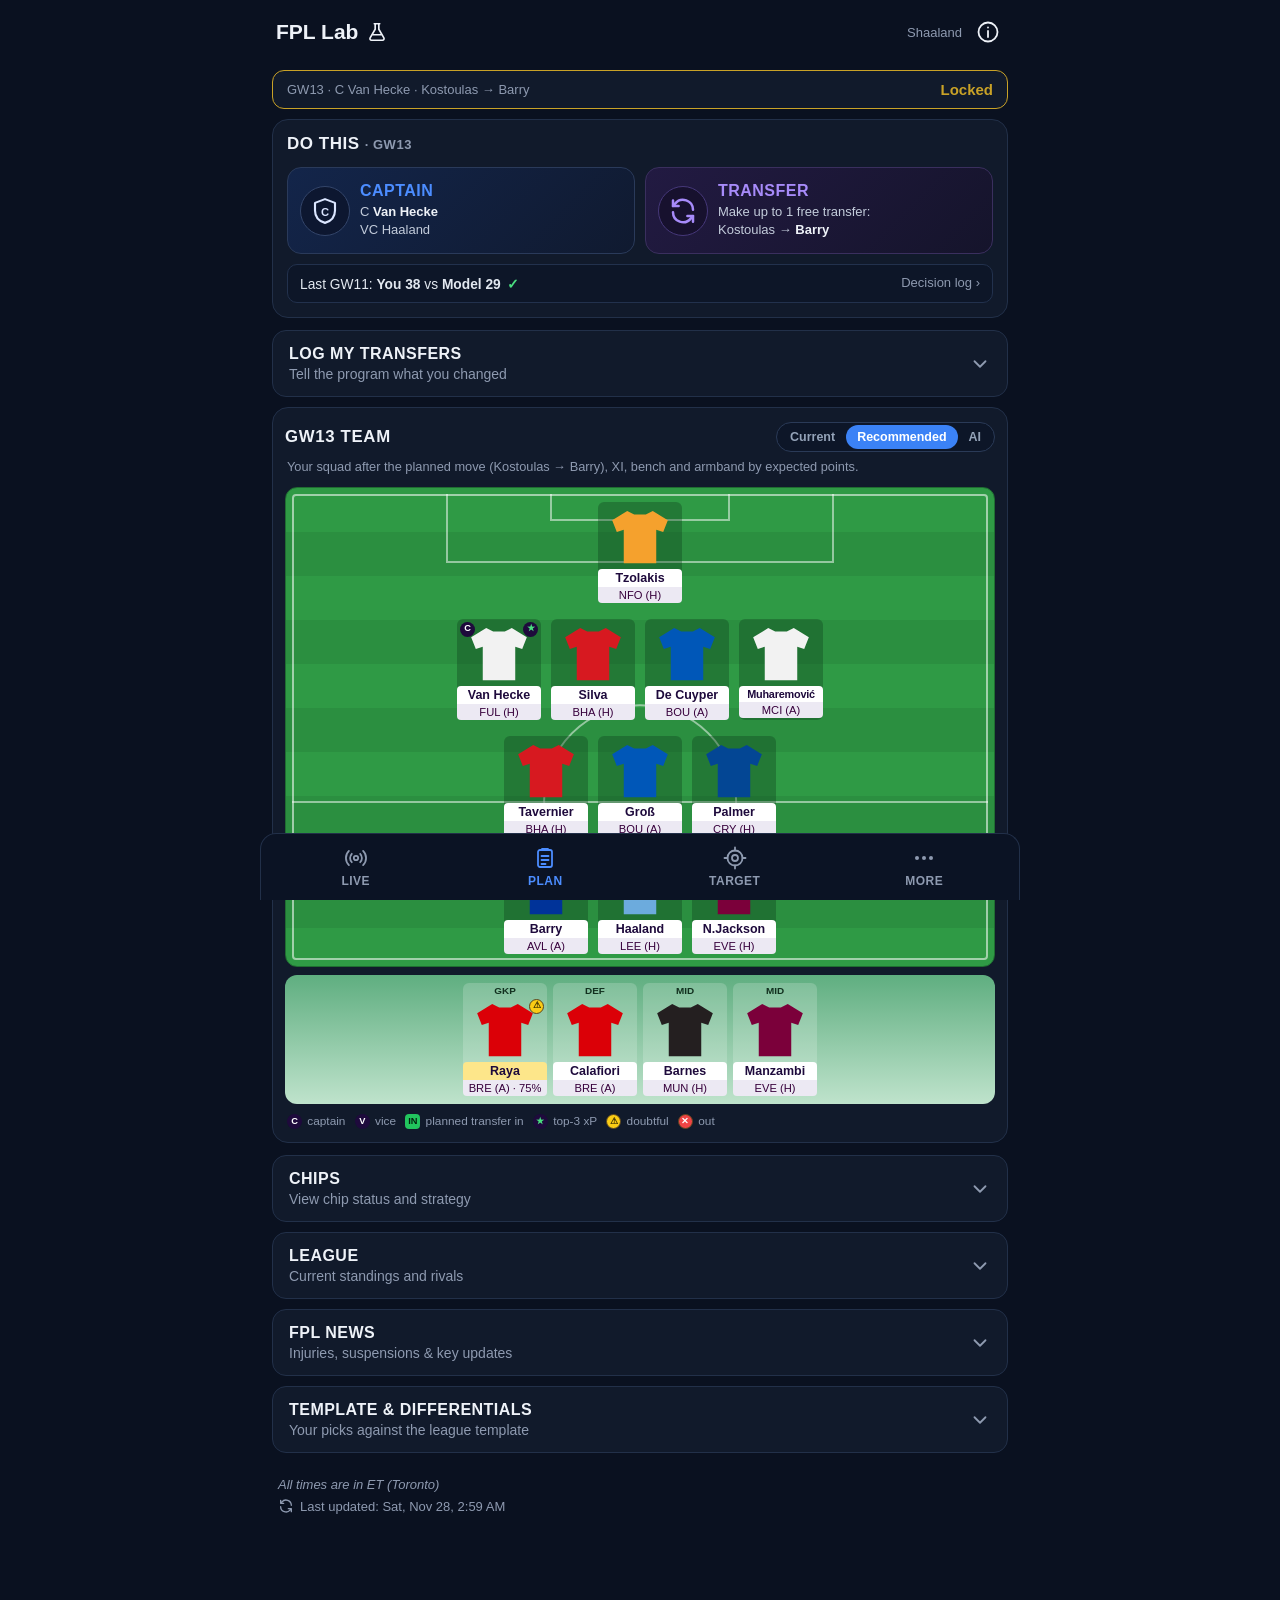
==== commit 8eeb88a9: "Refresh FPL data 2026-11-28T08:00Z" ====
--- a/index.html
+++ b/index.html
@@ -12,8 +12,8 @@
 <footer id="foot"></footer>
 <script src="dashboard-common.js?v=98f9e011"></script>
 <script src="swing.js?v=a8206ab1"></script>
-<script src="data.js?v=4958ddd4"></script>
-<script src="news.js?v=6382385e"></script>
+<script src="data.js?v=8e46bacd"></script>
+<script src="news.js?v=b06216cf"></script>
 <script src="exa-news.js?v=5fb4ed66"></script>
 <script src="fh.js?v=138865b2"></script>
 <script src="plan-intel.js?v=f3d93a63"></script>
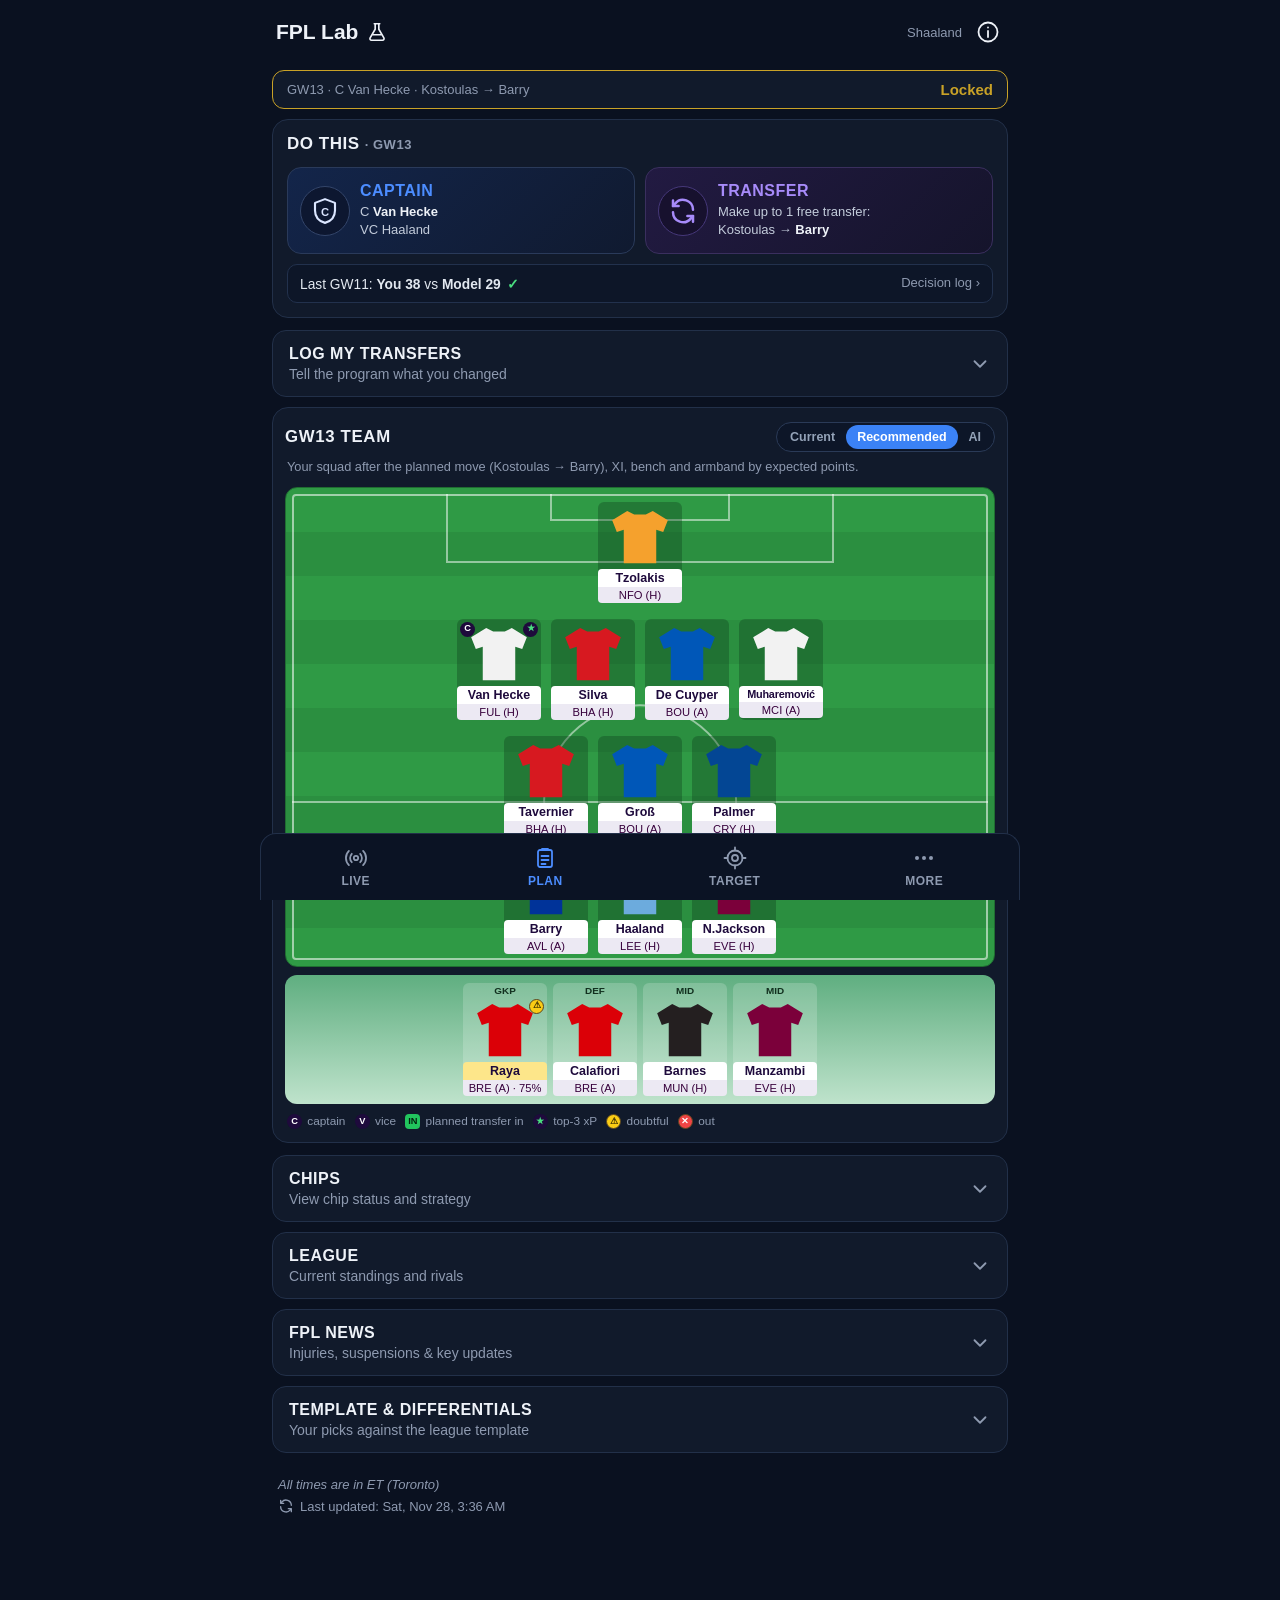
==== commit eadbd803: "Refresh FPL data 2026-11-28T08:37Z" ====
--- a/index.html
+++ b/index.html
@@ -12,8 +12,8 @@
 <footer id="foot"></footer>
 <script src="dashboard-common.js?v=98f9e011"></script>
 <script src="swing.js?v=a8206ab1"></script>
-<script src="data.js?v=8e46bacd"></script>
-<script src="news.js?v=b06216cf"></script>
+<script src="data.js?v=70bc0756"></script>
+<script src="news.js?v=74f3ea80"></script>
 <script src="exa-news.js?v=5fb4ed66"></script>
 <script src="fh.js?v=138865b2"></script>
 <script src="plan-intel.js?v=f3d93a63"></script>
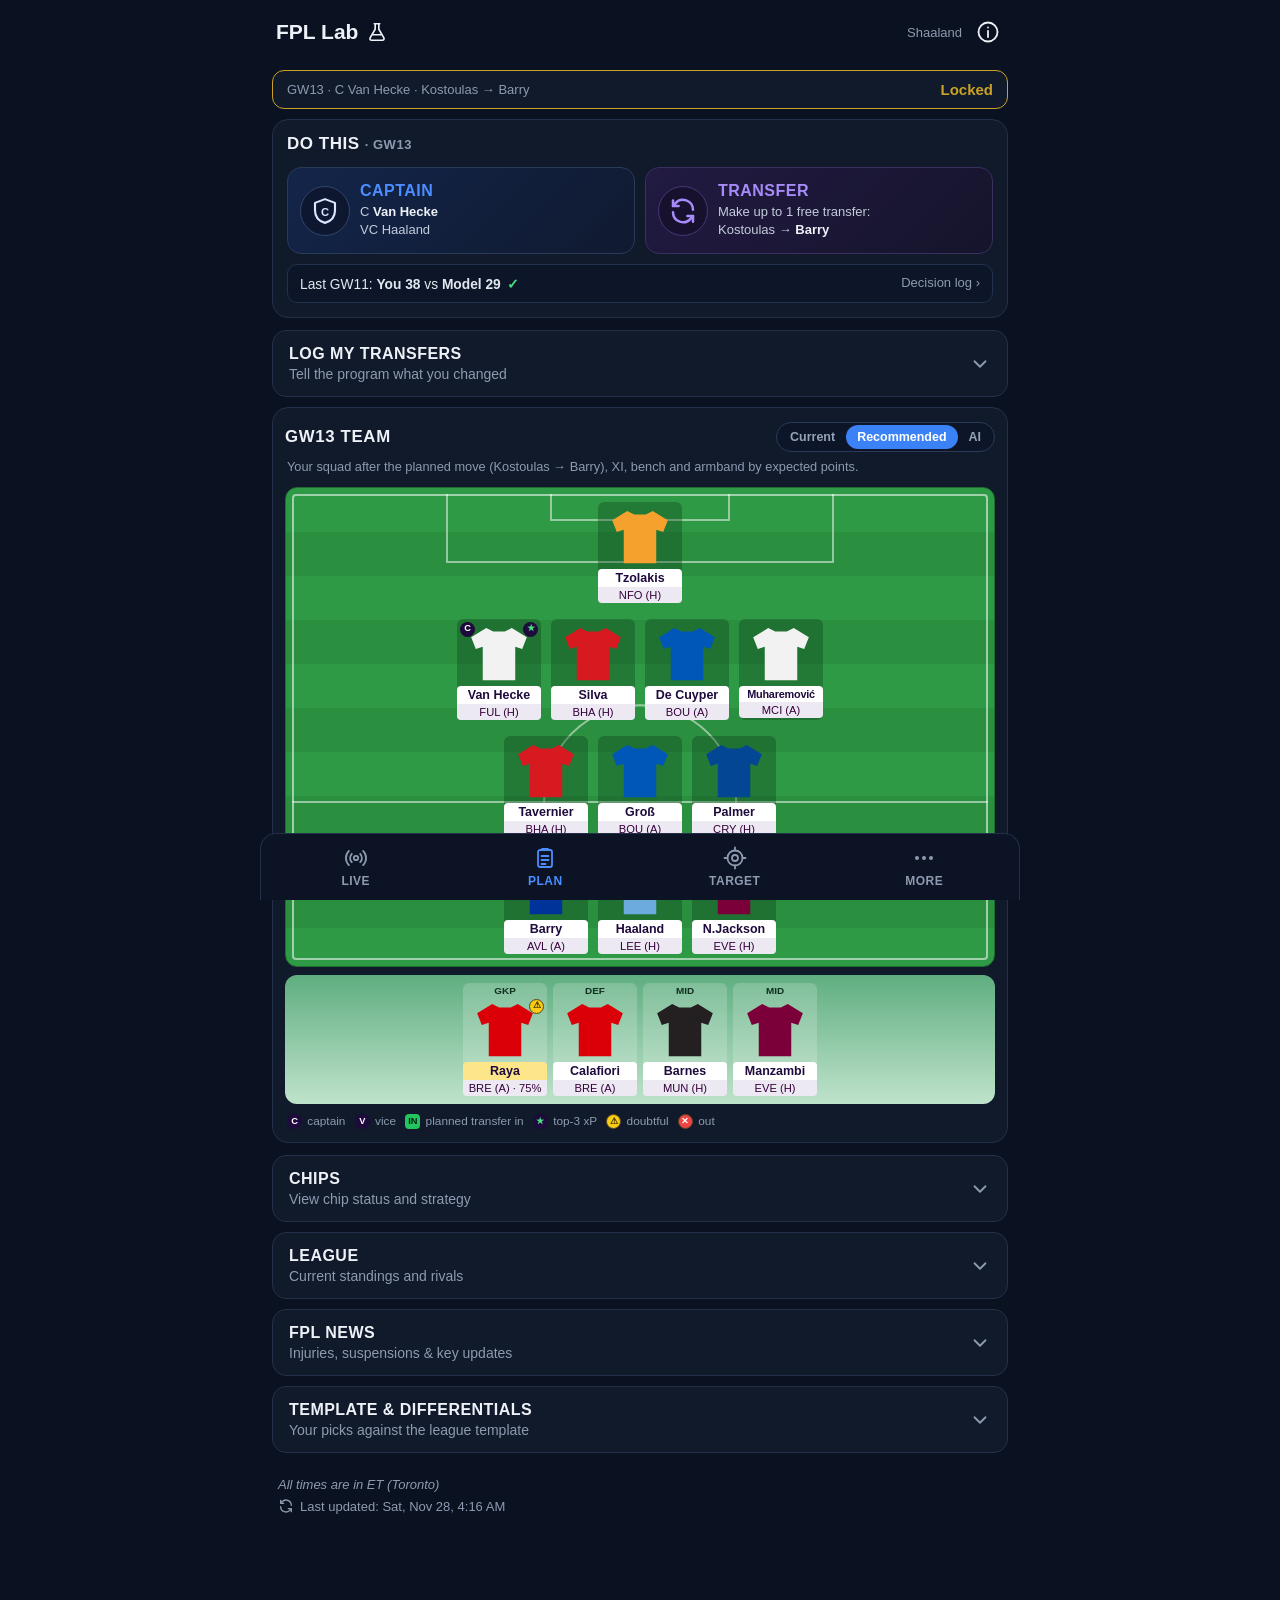
==== commit 289d9ea9: "Refresh FPL data 2026-11-28T09:16Z" ====
--- a/index.html
+++ b/index.html
@@ -12,8 +12,8 @@
 <footer id="foot"></footer>
 <script src="dashboard-common.js?v=98f9e011"></script>
 <script src="swing.js?v=a8206ab1"></script>
-<script src="data.js?v=70bc0756"></script>
-<script src="news.js?v=74f3ea80"></script>
+<script src="data.js?v=e50c6b70"></script>
+<script src="news.js?v=27adf43f"></script>
 <script src="exa-news.js?v=5fb4ed66"></script>
 <script src="fh.js?v=138865b2"></script>
 <script src="plan-intel.js?v=f3d93a63"></script>
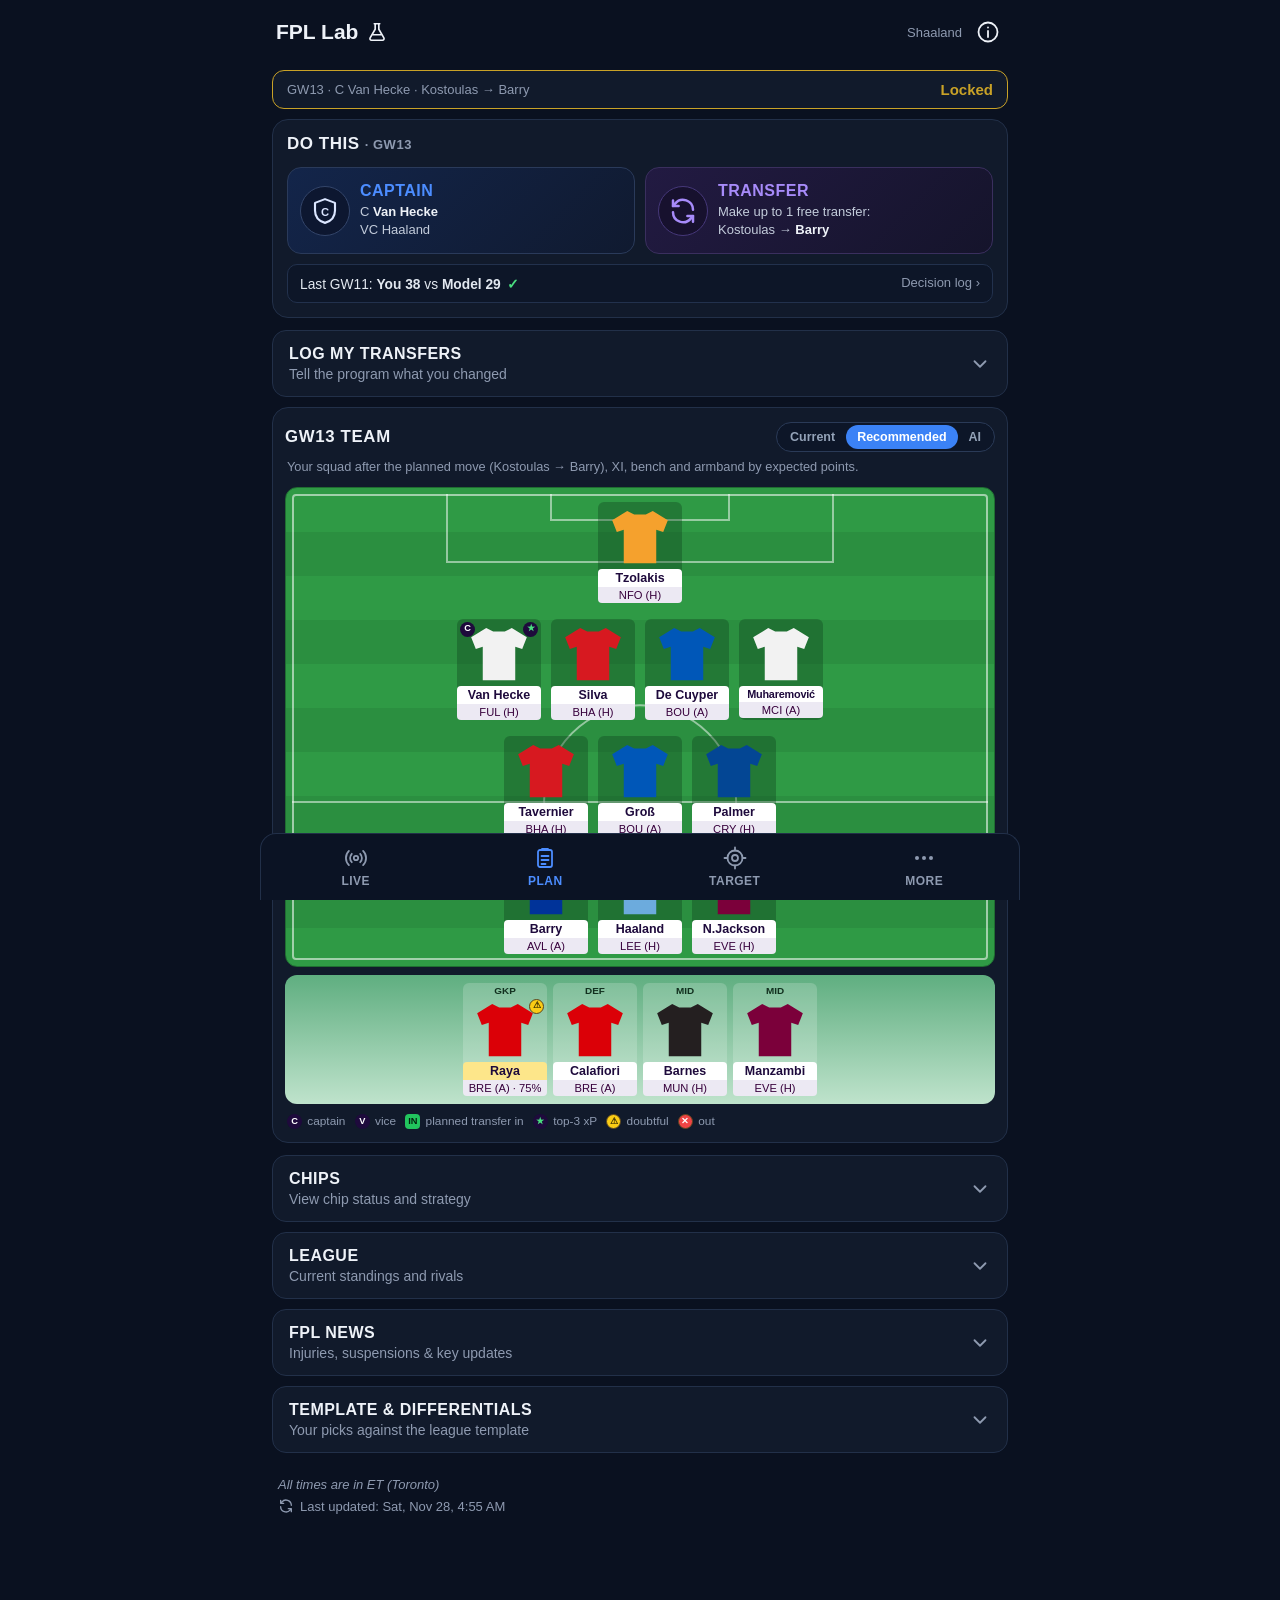
==== commit 1590b82b: "Refresh FPL data 2026-11-28T09:55Z" ====
--- a/index.html
+++ b/index.html
@@ -12,8 +12,8 @@
 <footer id="foot"></footer>
 <script src="dashboard-common.js?v=98f9e011"></script>
 <script src="swing.js?v=a8206ab1"></script>
-<script src="data.js?v=e50c6b70"></script>
-<script src="news.js?v=27adf43f"></script>
+<script src="data.js?v=4720af61"></script>
+<script src="news.js?v=dff01df9"></script>
 <script src="exa-news.js?v=5fb4ed66"></script>
 <script src="fh.js?v=138865b2"></script>
 <script src="plan-intel.js?v=f3d93a63"></script>
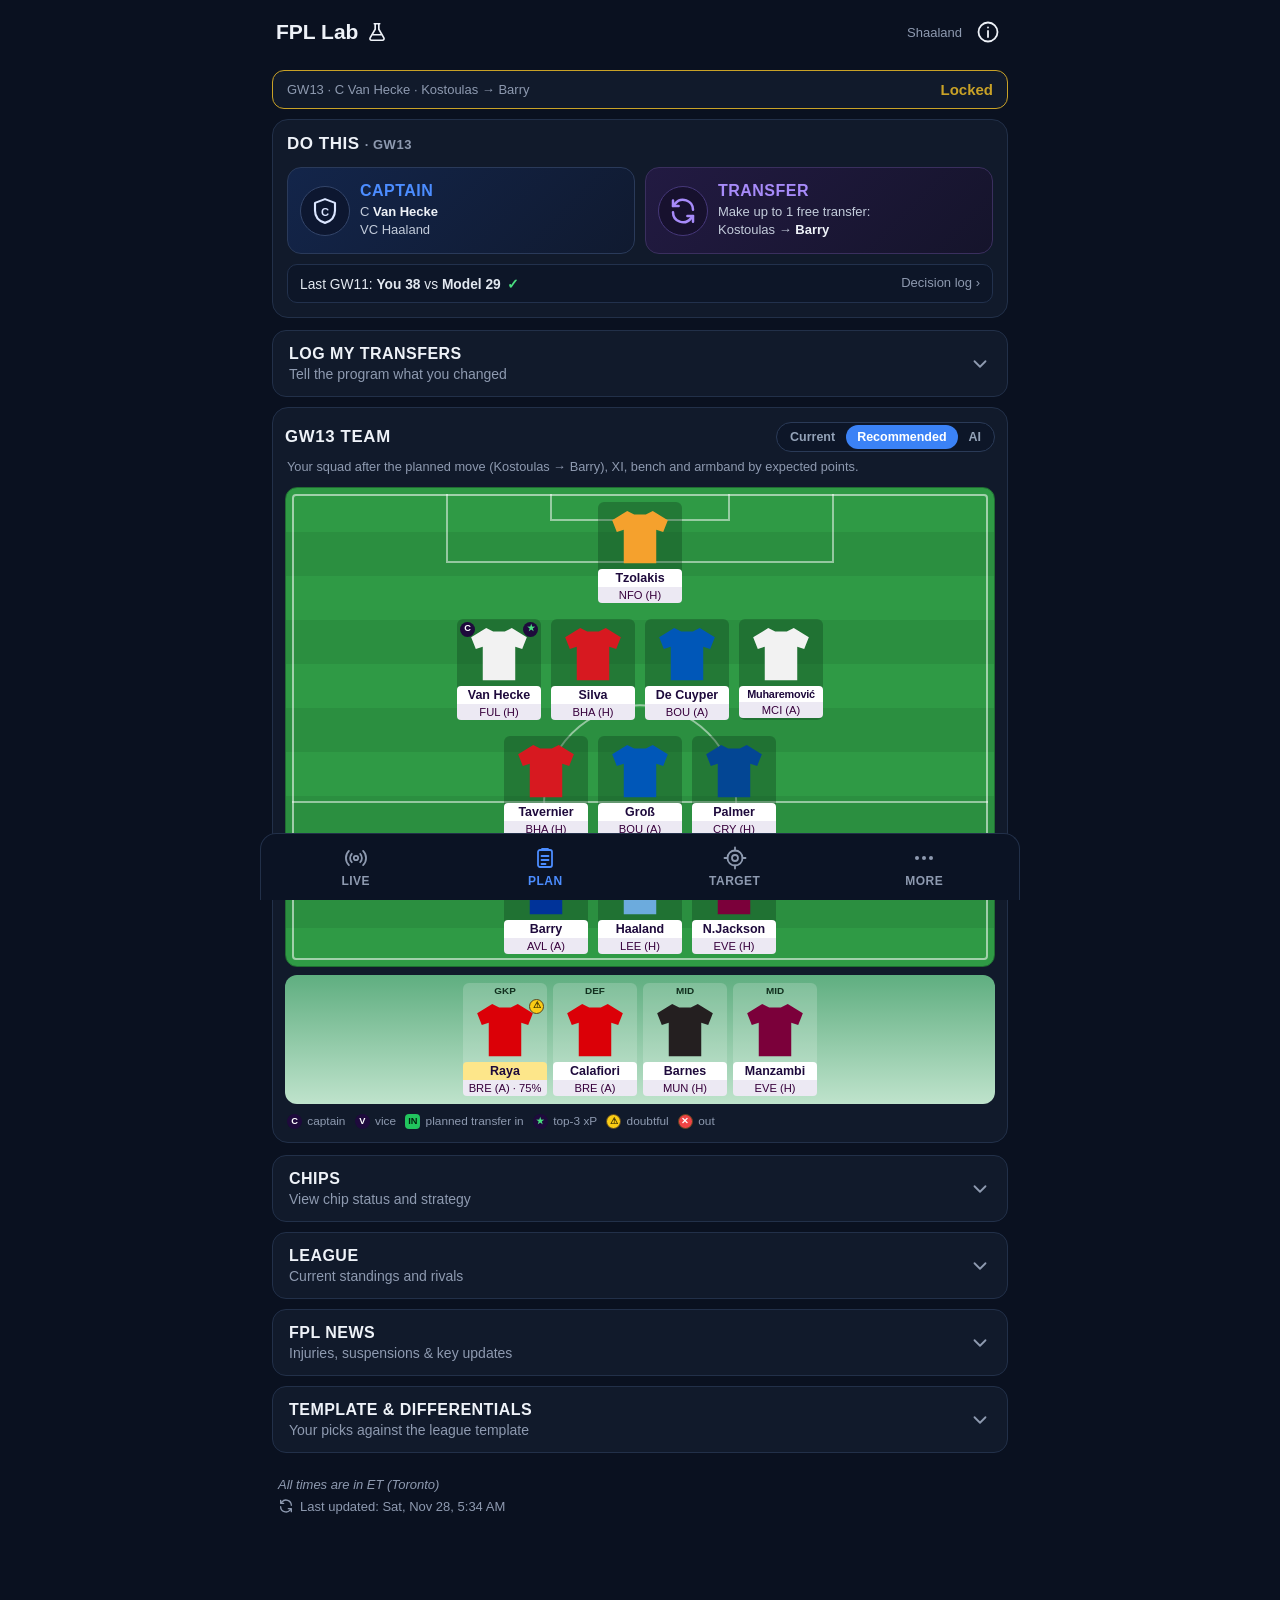
==== commit 0c990886: "Refresh FPL data 2026-11-28T10:35Z" ====
--- a/index.html
+++ b/index.html
@@ -12,8 +12,8 @@
 <footer id="foot"></footer>
 <script src="dashboard-common.js?v=98f9e011"></script>
 <script src="swing.js?v=a8206ab1"></script>
-<script src="data.js?v=4720af61"></script>
-<script src="news.js?v=dff01df9"></script>
+<script src="data.js?v=200ba5de"></script>
+<script src="news.js?v=5245fb00"></script>
 <script src="exa-news.js?v=5fb4ed66"></script>
 <script src="fh.js?v=138865b2"></script>
 <script src="plan-intel.js?v=f3d93a63"></script>
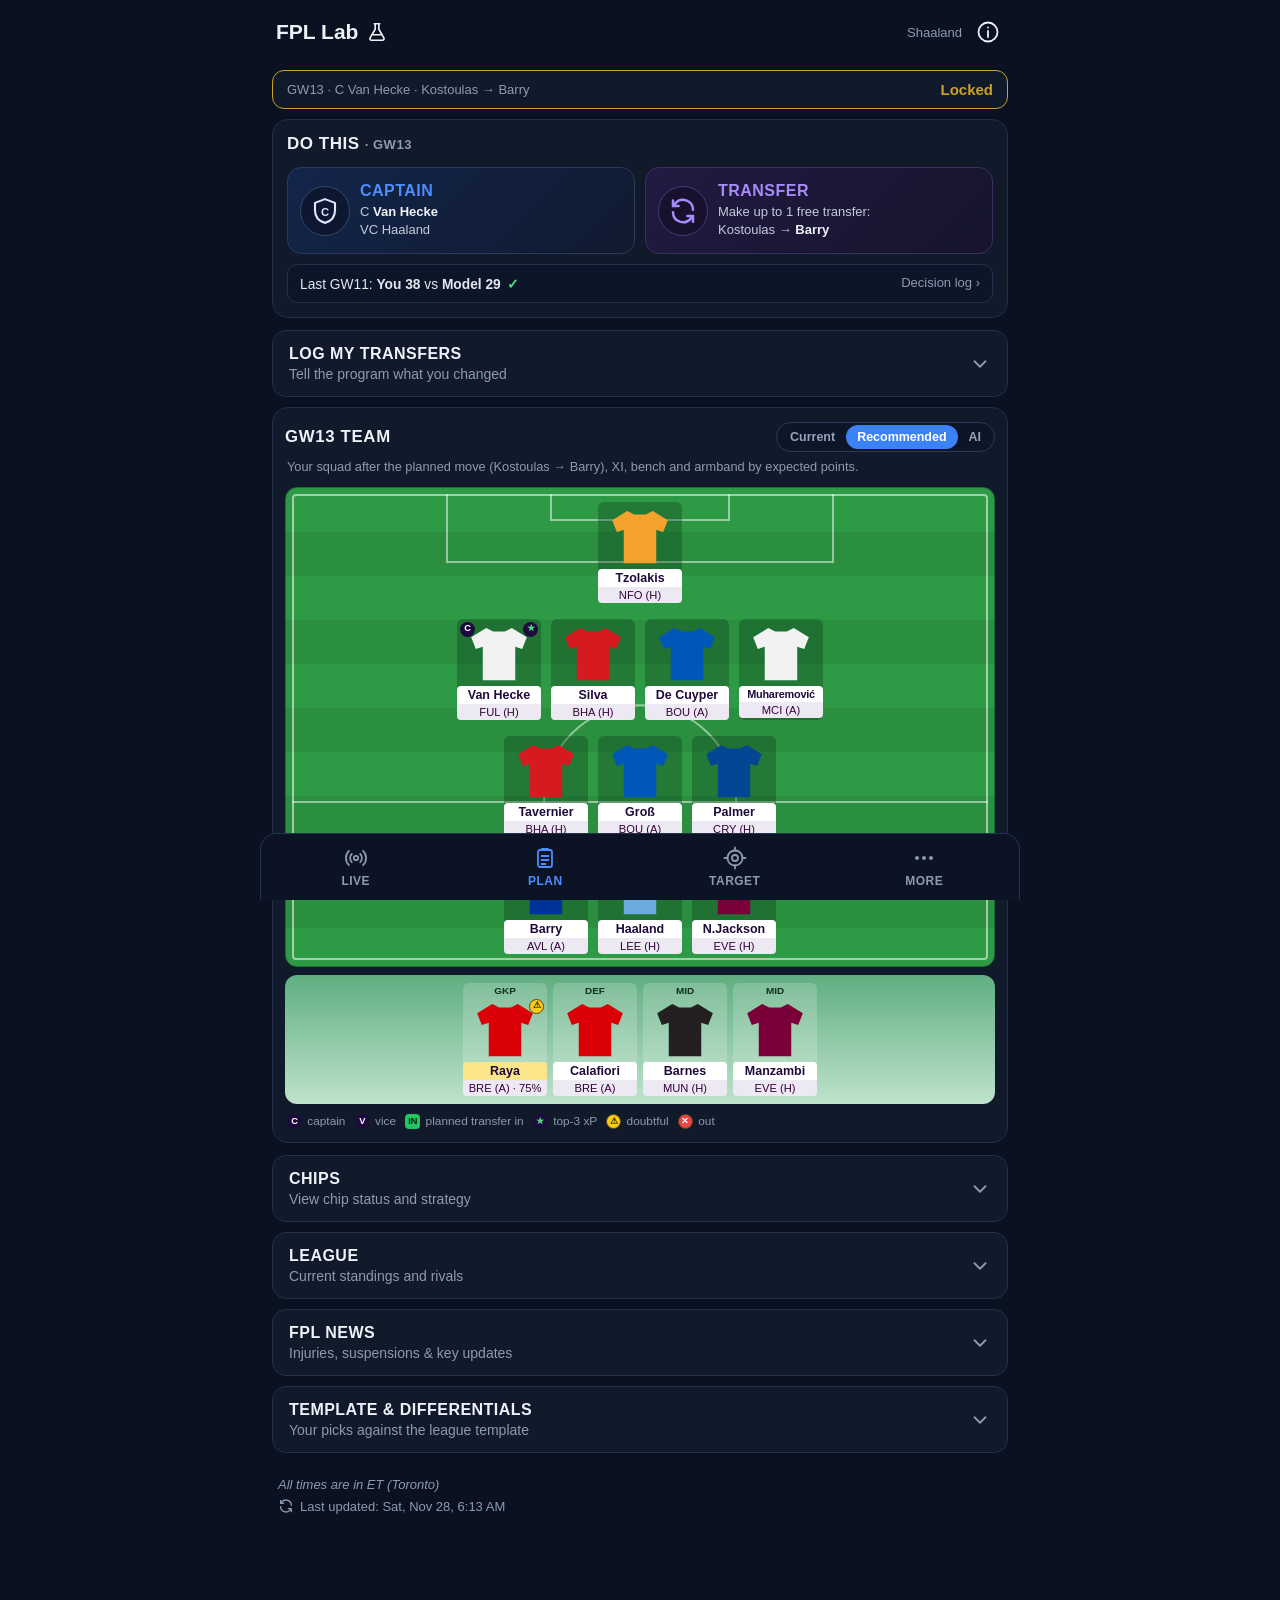
==== commit 959e9cdf: "Refresh FPL data 2026-11-28T11:14Z" ====
--- a/index.html
+++ b/index.html
@@ -12,8 +12,8 @@
 <footer id="foot"></footer>
 <script src="dashboard-common.js?v=98f9e011"></script>
 <script src="swing.js?v=a8206ab1"></script>
-<script src="data.js?v=200ba5de"></script>
-<script src="news.js?v=5245fb00"></script>
+<script src="data.js?v=900cf636"></script>
+<script src="news.js?v=9a6b2a43"></script>
 <script src="exa-news.js?v=5fb4ed66"></script>
 <script src="fh.js?v=138865b2"></script>
 <script src="plan-intel.js?v=f3d93a63"></script>
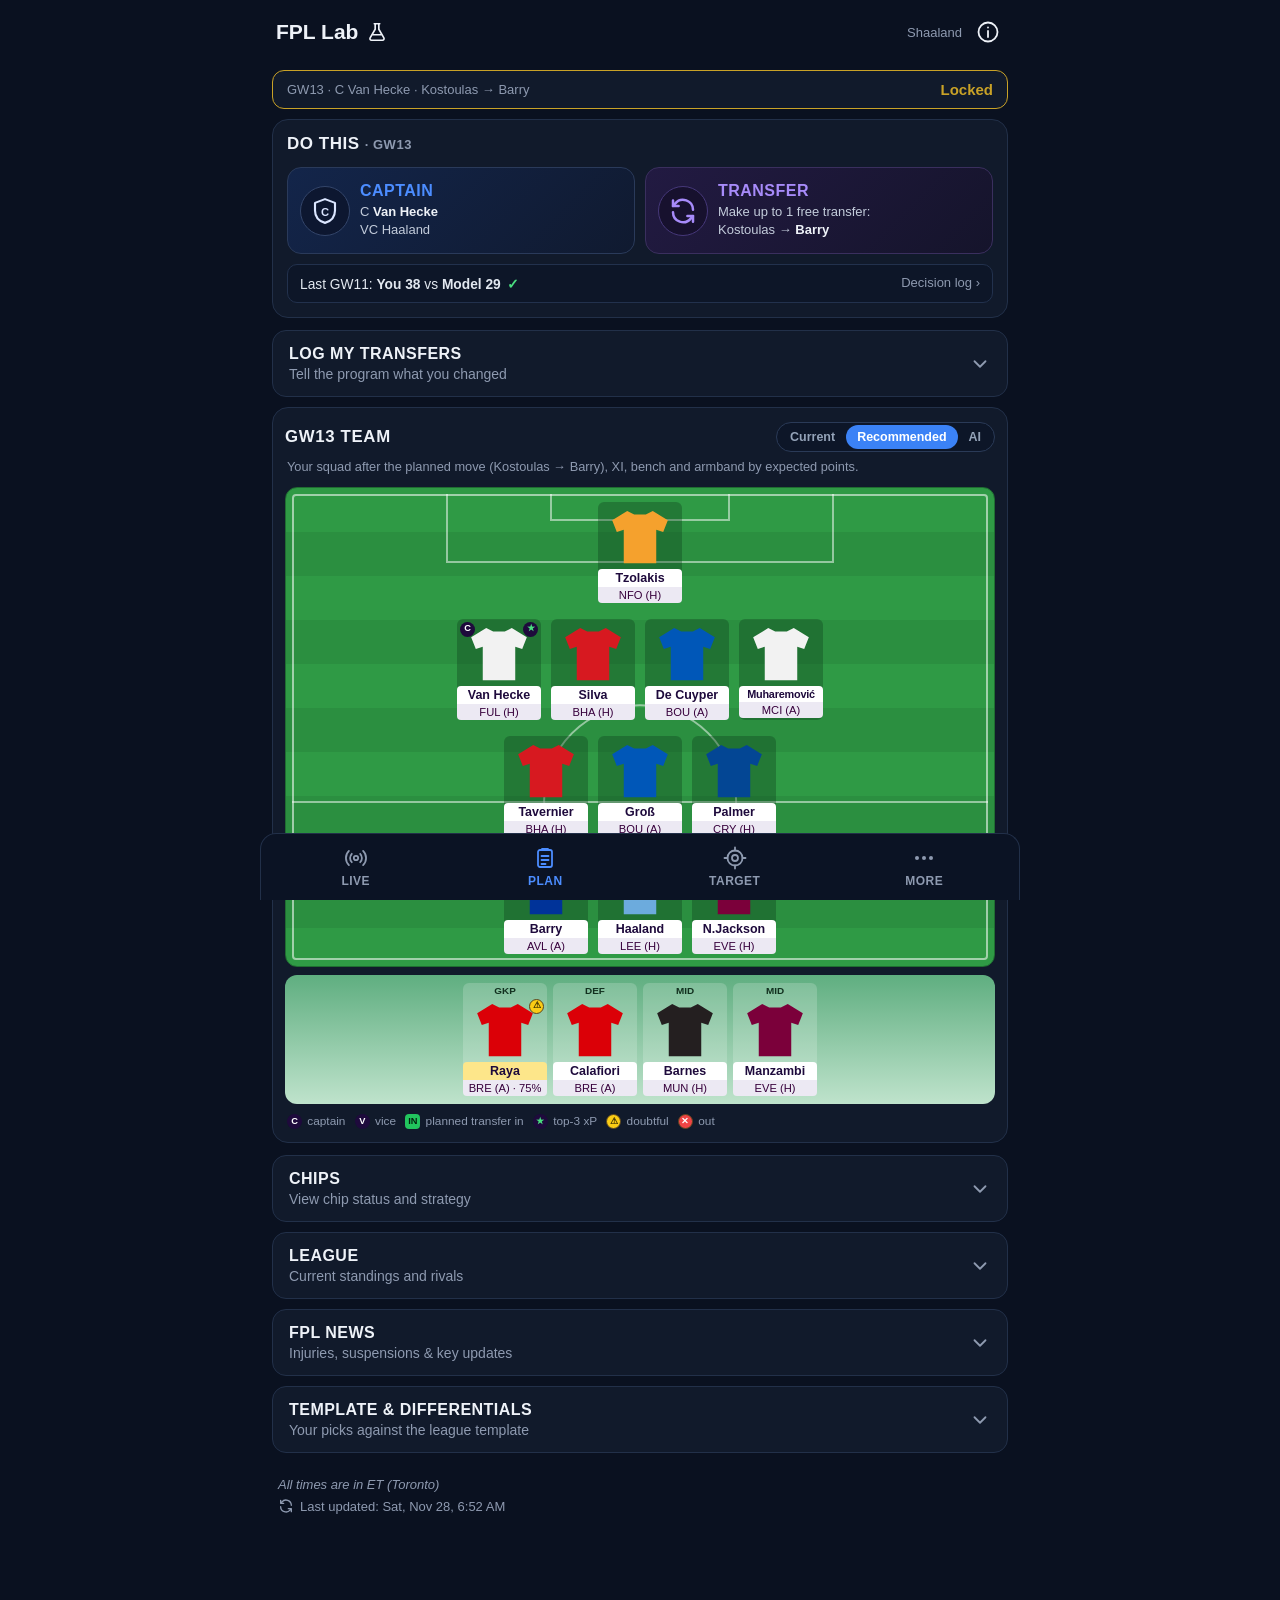
==== commit 2f867881: "Refresh FPL data 2026-11-28T11:53Z" ====
--- a/index.html
+++ b/index.html
@@ -12,8 +12,8 @@
 <footer id="foot"></footer>
 <script src="dashboard-common.js?v=98f9e011"></script>
 <script src="swing.js?v=a8206ab1"></script>
-<script src="data.js?v=900cf636"></script>
-<script src="news.js?v=9a6b2a43"></script>
+<script src="data.js?v=797d43b4"></script>
+<script src="news.js?v=74a55a74"></script>
 <script src="exa-news.js?v=5fb4ed66"></script>
 <script src="fh.js?v=138865b2"></script>
 <script src="plan-intel.js?v=f3d93a63"></script>
